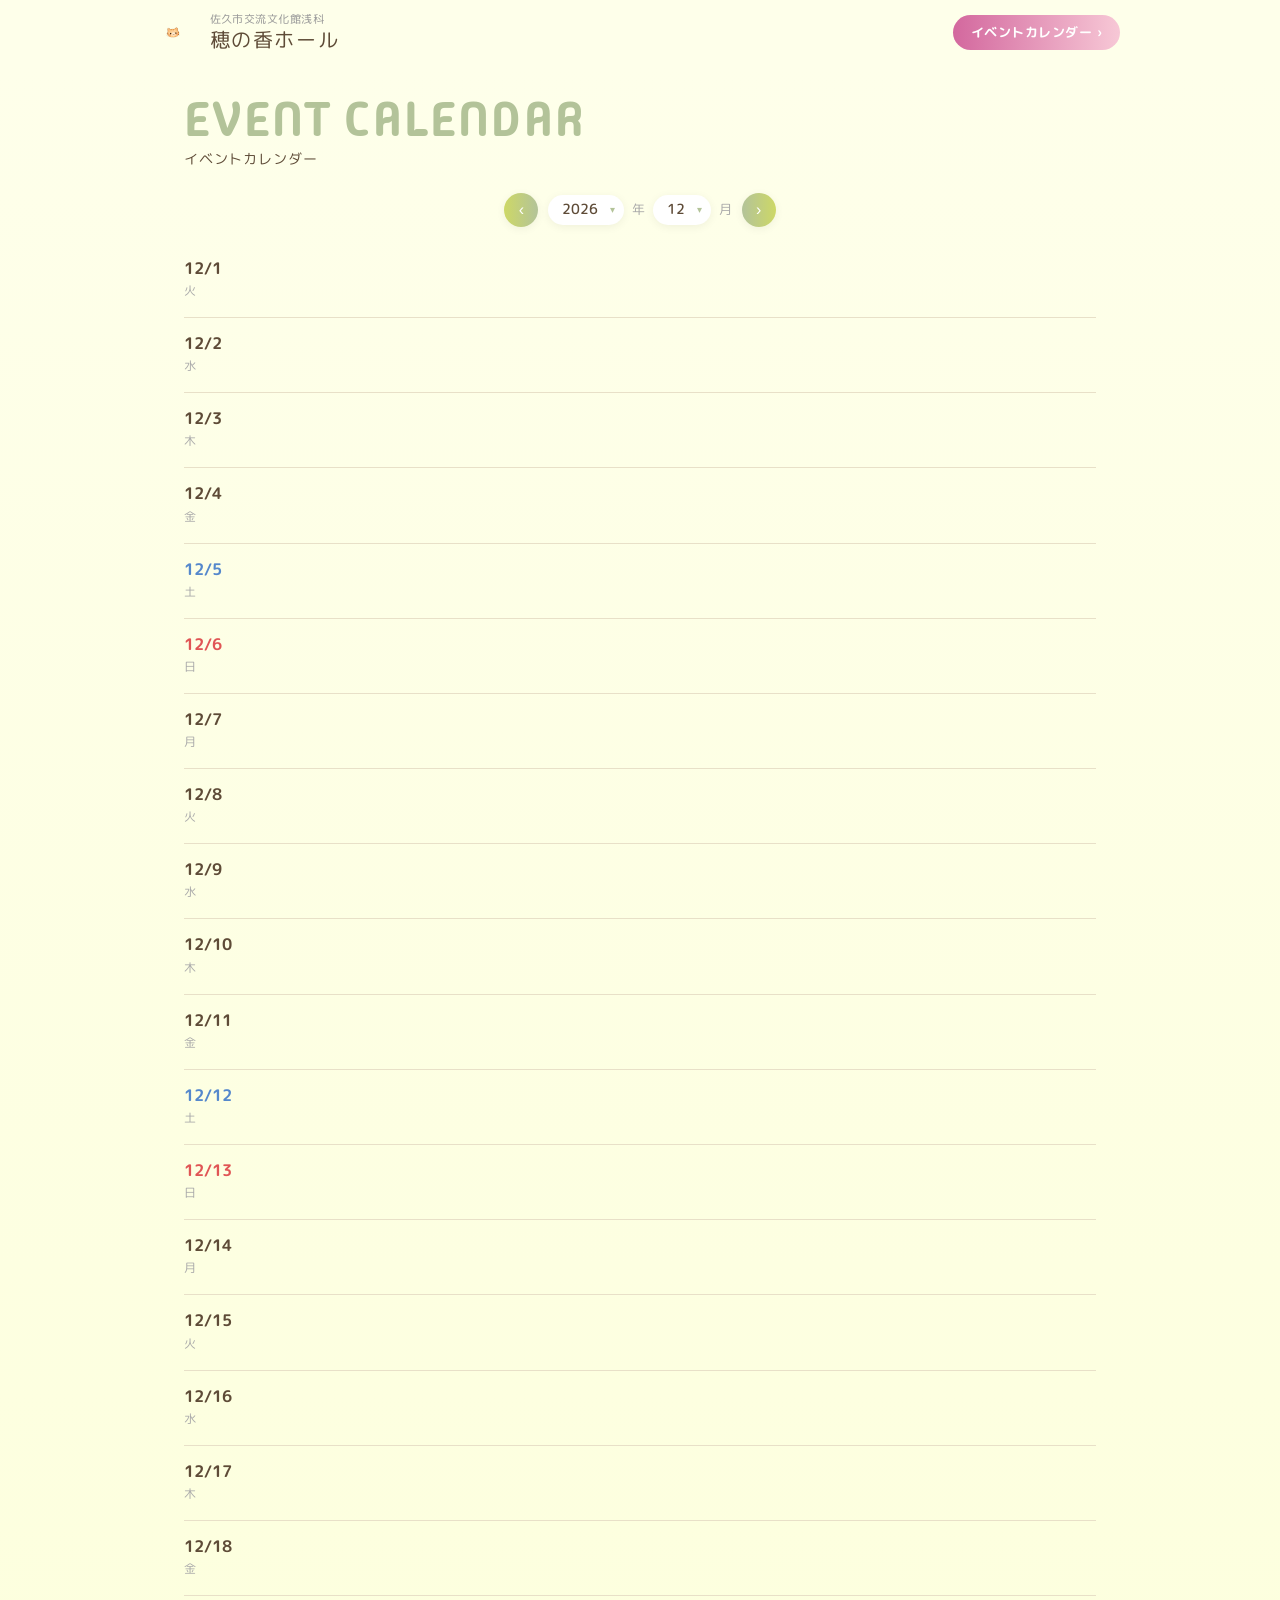
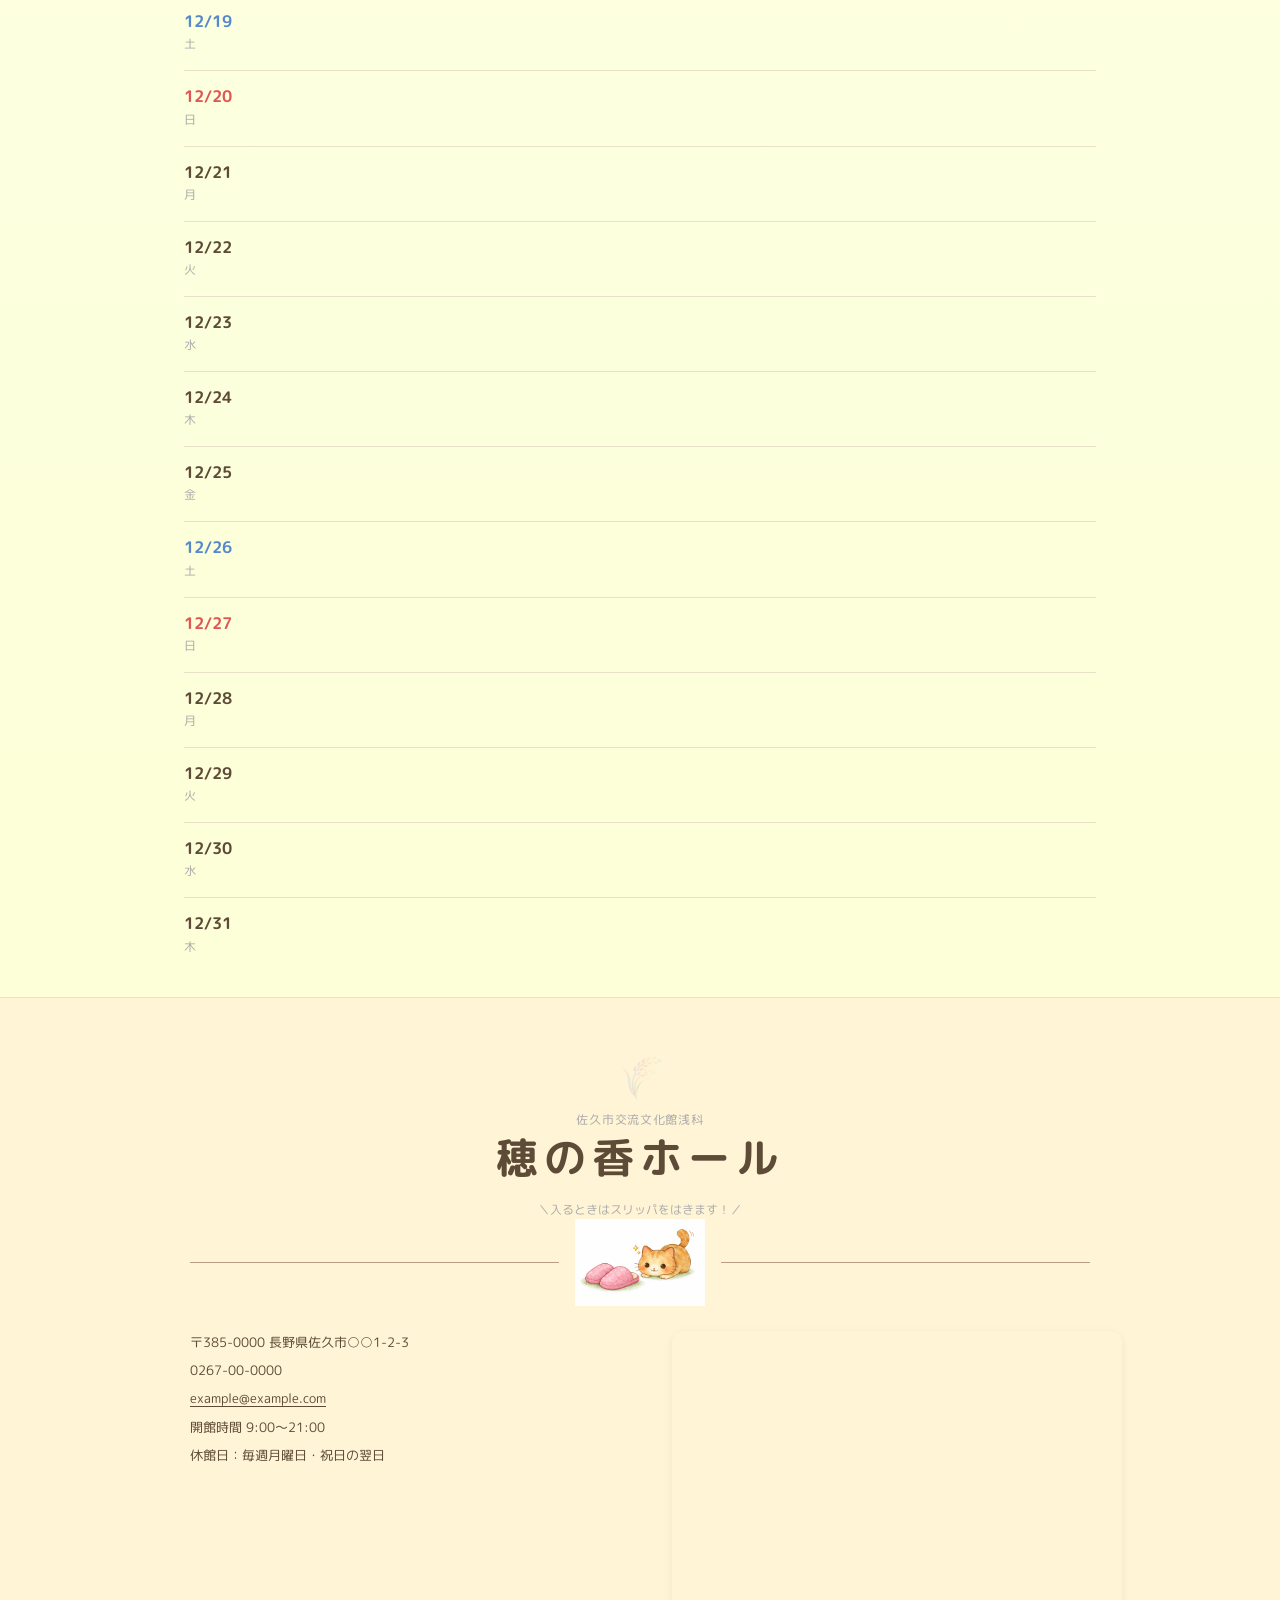
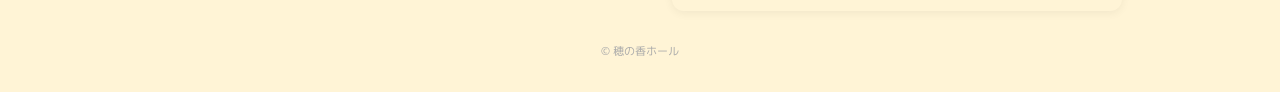
==== calendar.html @ 9188d450 "Update calendar.html" ====
<!DOCTYPE html>
<html lang="ja">
<head>
  <meta charset="UTF-8">
  <meta name="viewport" content="width=device-width, initial-scale=1.0">
  <title>イベントカレンダー｜穂の香ホール</title>
  <link rel="preconnect" href="https://fonts.googleapis.com">
  <link rel="preconnect" href="https://fonts.gstatic.com" crossorigin>
  <link href="https://fonts.googleapis.com/css2?family=M+PLUS+Rounded+1c:wght@300;400;500;700&family=Madimi+One&display=swap" rel="stylesheet">
  <style>
    :root {
      --bg: #FFF4D6;
      --bg-alt: #F6E27A;
      --bg-header: #FEFFEA;
      --bg-accent: #CDD866;
      --surface: #ffffff;
      --primary: #5E4B37;
      --text: #5E4B37;
      --muted: #aaa;
      --border: #e8e0c8;
      --sun: #e05555;
      --sat: #5588cc;
      --shadow-sm: 0 2px 10px rgba(0,0,0,0.06);
      --shadow-md: 0 8px 32px rgba(0,0,0,0.10);
      --shadow-lg: 0 20px 60px rgba(0,0,0,0.18);
      --radius: 16px;
      --cat0: #e8836e;
      --cat1: #82b84a;
      --cat2: #6aabe0;
      --cat3: #c98ad0;
    }

    *, *::before, *::after { box-sizing: border-box; margin: 0; padding: 0; }

    body {
      font-family: 'M PLUS Rounded 1c', sans-serif;
      background: #FEFFEA;
      color: var(--text);
      min-height: 100vh;
      padding-top: 64px;
    }
    .page-main {
      background: linear-gradient(to bottom, #FEFFEA, #FCFFD7);
    }

    /* ===== HEADER ===== */
    header {
      background: transparent;
      backdrop-filter: none;
      -webkit-backdrop-filter: none;
      padding: 0.75rem 1.2rem;
      position: fixed;
      top: 0;
      left: 0;
      right: 0;
      z-index: 100;
      border-bottom: 1px solid transparent;
      transition: background 0.35s ease, backdrop-filter 0.35s ease, border-color 0.35s ease, box-shadow 0.35s ease;
    }
    header.scrolled {
      background: rgba(255, 254, 234, 0.55);
      backdrop-filter: blur(14px) saturate(160%);
      -webkit-backdrop-filter: blur(14px) saturate(160%);
      border-bottom: 1px solid rgba(255, 255, 255, 0.4);
      box-shadow: 0 2px 20px rgba(94, 75, 55, 0.1);
    }
    .header-inner {
      position: relative;
      display: flex;
      align-items: center;
      justify-content: space-between;
      max-width: 960px;
      margin: 0 auto;
      gap: 1rem;
    }
    .header-brand {
      display: flex;
      align-items: center;
      gap: 0.6rem;
      text-decoration: none;
    }
    .header-cat-icon {
      width: 40px;
      height: 40px;
      object-fit: contain;
      flex-shrink: 0;
    }
    .header-texts {
      display: flex;
      flex-direction: column;
    }
    .header-sub {
      font-size: 0.68rem;
      color: #999;
      letter-spacing: 0.04em;
      line-height: 1.2;
    }
    .header-name {
      font-family: 'M PLUS Rounded 1c', sans-serif;
      font-size: clamp(1rem, 3vw, 1.25rem);
      color: #5E4B37;
      letter-spacing: 0.08em;
      line-height: 1.3;
    }
    .header-btn {
      display: inline-flex;
      align-items: center;
      gap: 0.3rem;
      background: linear-gradient(to right, #D3689E, #F7C8D6);
      color: #fff;
      font-size: 0.8rem;
      font-weight: 700;
      padding: 0.5rem 1.1rem;
      border-radius: 999px;
      text-decoration: none;
      letter-spacing: 0.04em;
      white-space: nowrap;
      transition: background 0.2s, transform 0.15s;
      flex-shrink: 0;
    }
    .header-btn:hover { filter: brightness(0.92); transform: translateY(-1px); }

    /* ===== PAGE TITLE ===== */
    .page-title-section {
      padding: 2rem 1.5rem 0;
      max-width: 960px;
      margin: 0 auto;
    }
    .page-title-en {
      font-family: 'Madimi One', sans-serif;
      font-size: clamp(2rem, 8vw, 3rem);
      color: #B3C399;
      letter-spacing: 0.05em;
      line-height: 1;
    }
    .page-title-ja {
      font-size: 0.85rem;
      color: var(--text);
      margin-top: 0.3rem;
      letter-spacing: 0.06em;
    }

    /* ===== MONTH NAV ===== */
    .month-nav {
      display: flex;
      align-items: center;
      justify-content: center;
      gap: 0.6rem;
      padding: 1.5rem 1.5rem 1rem;
      max-width: 960px;
      margin: 0 auto;
    }
    .nav-btn {
      border: none;
      color: #fff;
      width: 34px;
      height: 34px;
      border-radius: 50%;
      font-size: 1rem;
      cursor: pointer;
      display: flex;
      align-items: center;
      justify-content: center;
      box-shadow: var(--shadow-sm);
      transition: filter 0.2s, transform 0.15s;
      flex-shrink: 0;
    }
    #prevBtn { background: linear-gradient(to right, #CDD866, #B3C399); }
    #nextBtn { background: linear-gradient(to right, #B3C399, #CDD866); }
    .nav-btn:hover { filter: brightness(0.92); transform: scale(1.08); }
    .nav-selects {
      display: flex;
      align-items: center;
      gap: 0.5rem;
    }
    .nav-select-wrap {
      position: relative;
      display: inline-flex;
      align-items: center;
      background: var(--surface);
      border-radius: 999px;
      padding: 0.3rem 1.6rem 0.3rem 0.9rem;
      box-shadow: var(--shadow-sm);
      cursor: pointer;
    }
    .nav-select-wrap select {
      position: absolute;
      inset: 0;
      width: 100%;
      height: 100%;
      opacity: 0.001;
      border: none;
      background: transparent;
      cursor: pointer;
      outline: none;
    }
    .nav-select-label {
      font-family: 'M PLUS Rounded 1c', sans-serif;
      font-size: 0.9rem;
      font-weight: 500;
      color: var(--text);
      pointer-events: none;
      white-space: nowrap;
    }
    .nav-select-wrap::after {
      content: '▾';
      position: absolute;
      right: 0.55rem;
      font-size: 0.65rem;
      color: #B3C399;
      pointer-events: none;
    }
    .nav-sep {
      font-size: 0.8rem;
      color: var(--muted);
    }

    /* ===== DATE LIST ===== */
    .calendar-list {
      max-width: 960px;
      margin: 0 auto;
      padding: 0 1.5rem 1.5rem;
      display: flex;
      flex-direction: column;
      gap: 0;
    }
    .date-row {
      display: flex;
      align-items: flex-start;
      gap: 1rem;
      padding: 1rem 0;
      border-bottom: 1px solid var(--border);
    }
    .date-row:last-child { border-bottom: none; }
    .date-label {
      flex-shrink: 0;
      width: 64px;
      text-align: left;
    }
    .date-label .date-num {
      font-size: 1rem;
      font-weight: 700;
      line-height: 1.2;
      display: block;
    }
    .date-label .date-dow {
      font-size: 0.72rem;
      color: var(--muted);
    }
    .date-label.is-sun .date-num { color: var(--sun); }
    .date-label.is-sat .date-num { color: var(--sat); }
    .date-events {
      flex: 1;
      display: flex;
      flex-direction: column;
      gap: 0.8rem;
    }
    .event-item {
      display: flex;
      flex-direction: column;
      gap: 0.2rem;
      cursor: pointer;
    }
    .event-badge {
      display: inline-block;
      font-size: 0.68rem;
      font-weight: 700;
      padding: 2px 10px;
      border-radius: 999px;
      color: #fff;
      align-self: flex-start;
    }
    .event-badge,
    .modal-cat-badge {
      background: linear-gradient(to bottom, #B3C399, #CDD866) !important;
    }
    .event-name {
      font-size: 1rem;
      font-weight: 700;
      color: var(--text);
      line-height: 1.4;
    }
    .event-meta {
      display: flex;
      gap: 1rem;
      font-size: 0.75rem;
      color: var(--muted);
      flex-wrap: wrap;
    }
    .event-meta span {
      display: flex;
      align-items: center;
      gap: 0.25rem;
    }
    .event-item:hover .event-name { color: #D3689E; }

    /* ===== TOP BUTTON ===== */
    .top-btn {
      position: fixed;
      bottom: 1.5rem;
      right: 1.5rem;
      background: var(--surface);
      border: none;
      border-radius: 12px;
      width: 52px;
      height: 52px;
      display: flex;
      flex-direction: column;
      align-items: center;
      justify-content: center;
      font-size: 0.6rem;
      font-weight: 700;
      color: var(--text);
      box-shadow: var(--shadow-md);
      cursor: pointer;
      opacity: 0;
      pointer-events: none;
      transition: opacity 0.3s, transform 0.2s;
      line-height: 1.2;
      letter-spacing: 0.04em;
    }
    .top-btn.visible { opacity: 1; pointer-events: all; }
    .top-btn:hover { transform: translateY(-2px); }
    .top-btn-arrow { font-size: 0.85rem; line-height: 1; }

    /* ===== MODAL ===== */
    .modal-overlay {
      position: fixed;
      inset: 0;
      background: rgba(94, 75, 55, 0.4);
      backdrop-filter: blur(3px);
      display: flex;
      align-items: center;
      justify-content: center;
      z-index: 200;
      padding: 1rem;
      opacity: 0;
      pointer-events: none;
      transition: opacity 0.25s;
    }
    .modal-overlay.open { opacity: 1; pointer-events: all; }
    .modal {
      background: linear-gradient(to bottom, #FCFFD9, #FEFFEA);
      border-radius: var(--radius);
      max-width: 520px;
      width: 100%;
      max-height: 90vh;
      overflow-y: auto;
      box-shadow: var(--shadow-lg);
      transform: translateY(24px) scale(0.98);
      transition: transform 0.3s cubic-bezier(0.34,1.4,0.64,1);
      scrollbar-width: thin;
    }
    .modal-overlay.open .modal { transform: translateY(0) scale(1); }
    .modal-header {
      position: sticky;
      top: 0;
      display: flex;
      justify-content: flex-end;
      padding: 0.75rem 0.75rem 0;
      z-index: 10;
    }
    .modal-close {
      background: rgba(255,255,255,0.95);
      border: none;
      width: 34px; height: 34px;
      border-radius: 50%;
      cursor: pointer;
      font-size: 1rem;
      display: flex; align-items: center; justify-content: center;
      box-shadow: 0 2px 10px rgba(0,0,0,0.15);
      transition: background 0.15s;
    }
    .modal-close:hover { background: #f0f0f0; }
    .modal-flyer-wrap {
      margin: 0 1.2rem;
      border-radius: 10px;
      overflow: hidden;
      background: #f0efe9;
      max-height: 320px;
      display: flex;
      align-items: center;
      justify-content: center;
    }
    .modal-flyer {
      width: 100%;
      max-height: 320px;
      object-fit: contain;
      display: block;
    }
    .modal-flyer-placeholder {
      height: 180px;
      display: flex;
      flex-direction: column;
      align-items: center;
      justify-content: center;
      gap: 0.5rem;
      color: var(--muted);
      font-size: 0.85rem;
    }
    .modal-flyer-placeholder span { font-size: 2.5rem; }
    .modal-cat-badge {
      display: inline-block;
      font-size: 0.72rem;
      padding: 3px 10px;
      border-radius: 20px;
      color: #fff;
      margin: 1.2rem 1.4rem 0.5rem;
    }
    .modal-title {
      font-family: 'M PLUS Rounded 1c', sans-serif;
      font-size: 1.35rem;
      font-weight: 700;
      color: var(--primary);
      line-height: 1.5;
      padding: 0 1.4rem;
      margin-bottom: 1rem;
    }
    .modal-info-list {
      display: flex;
      flex-direction: column;
      gap: 0.5rem;
      padding: 0 1.4rem;
    }
    .modal-info-row {
      display: flex;
      align-items: flex-start;
      gap: 0.8rem;
      font-size: 0.88rem;
    }
    .modal-label { color: var(--muted); font-size: 0.78rem; min-width: 54px; padding-top: 1px; }
    .modal-value { line-height: 1.6; }
    .modal-divider { height: 1px; background: var(--border); margin: 1rem 1.4rem; }
    .modal-desc { padding: 0 1.4rem; font-size: 0.88rem; line-height: 1.9; color: #444; white-space: pre-wrap; }
    .modal-actions { padding: 1.4rem; display: flex; gap: 0.8rem; flex-wrap: wrap; }
    .btn-primary {
      display: inline-flex;
      align-items: center;
      gap: 0.4rem;
      padding: 0.72rem 1.6rem;
      background: linear-gradient(to right, #D3689E, #F7C8D6);
      color: #fff;
      border-radius: 8px;
      text-decoration: none;
      font-size: 0.88rem;
      font-weight: 700;
      letter-spacing: 0.03em;
      transition: filter 0.2s, transform 0.15s;
    }
    .btn-primary:hover { filter: brightness(0.92); transform: translateY(-1px); }

    /* ===== FOOTER ===== */
    .site-footer {
      background: var(--bg);
      padding: 3rem 1.5rem 2rem;
      margin-top: 0;
      border-top: 1px solid rgba(205, 216, 102, 0.4);
    }
    .footer-inner { max-width: 900px; margin: 0 auto; }
    .footer-brand { text-align: center; margin-bottom: 1.6rem; }
    .footer-plant { width: 48px; height: auto; opacity: 0.85; margin-bottom: 0.5rem; }
    .footer-sub { font-size: 0.75rem; color: var(--muted); letter-spacing: 0.06em; margin-bottom: 0.3rem; }
    .footer-name {
      font-family: 'M PLUS Rounded 1c', sans-serif;
      font-size: clamp(1.8rem, 6vw, 2.6rem);
      font-weight: 700;
      color: #5E4B37;
      letter-spacing: 0.15em;
      line-height: 1.2;
      margin-bottom: 0.5rem;
    }
    .footer-top { display: flex; flex-direction: column; align-items: center; margin-bottom: 1.6rem; }
    .footer-brand { text-align: center; margin-bottom: 0.6rem; display: flex; flex-direction: column; align-items: center; }
    .footer-bottom { display: flex; flex-direction: column; gap: 1.2rem; width: 100%; }
    .footer-slippers-note { font-size: 0.78rem; color: var(--muted); }
    .footer-cat-wrap { display: flex; align-items: center; gap: 1rem; width: 100%; }
    .footer-cat-line { flex: 1; height: 1px; background: #BA9E81; }
    .footer-cat-img { width: clamp(80px, 22vw, 130px); object-fit: contain; flex-shrink: 0; }
    .footer-info {
      display: flex;
      flex-direction: column;
      align-items: center;
      gap: 0.35rem;
      font-size: 0.83rem;
      color: #5E4B37;
      line-height: 1.7;
      text-align: center;
    }
    .footer-info a { color: #5E4B37; text-decoration: underline; text-underline-offset: 3px; }
    .footer-address { font-size: 0.83rem; color: #5E4B37; }
    .footer-map { width: 100%; border-radius: 12px; overflow: hidden; box-shadow: var(--shadow-sm); }
    .footer-map iframe { display: block; width: 100%; height: 220px; border: none; }
    .footer-copy { text-align: center; margin-top: 2rem; font-size: 0.7rem; color: var(--muted); }

    @media (min-width: 768px) {
      .footer-brand { text-align: left; }
      .footer-body { flex-direction: row; align-items: flex-start; gap: 2.5rem; }
      .footer-bottom { flex-direction: row; align-items: flex-start; gap: 2rem; }
      .footer-info { flex: 0 0 50%; align-items: flex-start; text-align: left; }
      .footer-map { flex: 0 0 50%; }
      .footer-map iframe { height: 280px; }
    }
  </style>
</head>
<body>

<header id="siteHeader">
  <div class="header-inner">
    <a class="header-brand" href="index.html">
      <img class="header-cat-icon" src="images/header-cat.png" alt="">
      <div class="header-texts">
        <span class="header-sub">佐久市交流文化館浅科</span>
        <span class="header-name">穂の香ホール</span>
      </div>
    </a>
    <a class="header-btn" href="calendar.html">イベントカレンダー &rsaquo;</a>
  </div>
</header>

<div class="page-main">
<div class="page-title-section">
  <p class="page-title-en">EVENT CALENDAR</p>
  <p class="page-title-ja">イベントカレンダー</p>
</div>

<div class="month-nav">
  <button class="nav-btn" id="prevBtn">&#8249;</button>
  <div class="nav-selects">
    <div class="nav-select-wrap">
      <select id="yearSelect"></select>
      <span class="nav-select-label" id="yearLabel"></span>
    </div>
    <span class="nav-sep">年</span>
    <div class="nav-select-wrap">
      <select id="monthSelect"></select>
      <span class="nav-select-label" id="monthLabel"></span>
    </div>
    <span class="nav-sep">月</span>
  </div>
  <button class="nav-btn" id="nextBtn">&#8250;</button>
</div>

<div class="calendar-list" id="calendarList"></div>
</div><!-- /page-main -->

<!-- TOPボタン -->
<button class="top-btn" id="topBtn">
  <span class="top-btn-arrow">^</span>
  <span>TOP</span>
</button>

<!-- モーダル -->
<div class="modal-overlay" id="modalOverlay">
  <div class="modal" id="modal" role="dialog" aria-modal="true">
    <div class="modal-header">
      <button class="modal-close" id="modalClose" aria-label="閉じる">✕</button>
    </div>
    <div id="modalContent"></div>
  </div>
</div>

<!-- フッター -->
<footer class="site-footer">
  <div class="footer-inner">
    <!-- 上段：1カラム -->
    <div class="footer-top">
      <div class="footer-brand">
        <img class="footer-plant" src="images/honoka-icon.png" alt="">
        <p class="footer-sub">佐久市交流文化館浅科</p>
        <p class="footer-name">穂の香ホール</p>
      </div>
      <p class="footer-slippers-note">＼入るときはスリッパをはきます！／</p>
      <div class="footer-cat-wrap">
        <div class="footer-cat-line"></div>
        <img class="footer-cat-img" src="images/かわいいタビー猫とピンクのスリッパ.png" alt="">
        <div class="footer-cat-line"></div>
      </div>
    </div>
    <!-- 下段：2カラム -->
    <div class="footer-bottom">
      <div class="footer-info">
        <span>〒385-0000 長野県佐久市○○1-2-3</span>
        <span>0267-00-0000</span>
        <span><a href="mailto:example@example.com">example@example.com</a></span>
        <span>開館時間 9:00〜21:00</span>
        <span>休館日：毎週月曜日・祝日の翌日</span>
      </div>
      <div class="footer-map">
        <iframe
          src="https://www.google.com/maps/embed?pb=!1m18!1m12!1m3!1d3228.0!2d138.5!3d36.2!2m3!1f0!2f0!3f0!3m2!1i1024!2i768!4f13.1!3m3!1m2!1s0x0%3A0x0!2zMzbCsDEyJzAwLjAiTiAxMzjCsDMwJzAwLjAiRQ!5e0!3m2!1sja!2sjp!4v0"
          allowfullscreen loading="lazy" referrerpolicy="no-referrer-when-downgrade"
          title="穂の香ホール 地図">
        </iframe>
      </div>
    </div>
    <p class="footer-copy">&copy; 穂の香ホール</p>
  </div>
</footer>

<script>
const CONFIG = {
  SHEET_CSV_URL: 'https://docs.google.com/spreadsheets/d/e/2PACX-1vQvnIwcKJEakt21FcLiSqXgz0mr44_w7t-kr_9HnfoYTUOzxFRn1emhZoOUFgqK5SQb9JIuWRGp2QpE/pub?gid=0&single=true&output=csv',
  HALL_NAME: '穂の香ホール',
  CATEGORIES: ['音楽', '演劇・ダンス', '講座・WS', '展示・その他'],
};
const COL = { NAME:0, START:1, END:2, TIME:3, PLACE:4, DESC:5, URL:8, CAT:9, IMG:10, PUB:11 };
const CAT_COLORS = ['var(--cat0)','var(--cat1)','var(--cat2)','var(--cat3)'];
const DAYS_JA = ['日','月','火','水','木','金','土'];

const DEMO_EVENTS = [
  { name:'春のオーケストラコンサート', start:'2025/03/08', end:'2025/03/08', time:'14:00〜16:00', place:'大ホール', desc:'地元オーケストラによる春の定期演奏会。', imgId:'', url:'#', cat:0 },
  { name:'市民バレエ発表会', start:'2025/03/15', end:'2025/03/16', time:'13:00〜17:00', place:'大ホール', desc:'市内バレエスクールの生徒による発表会。', imgId:'', url:'#', cat:1 },
  { name:'写真展「信州の四季」', start:'2025/03/10', end:'2025/03/20', time:'10:00〜17:00', place:'ギャラリー', desc:'地元カメラマン6名による写真展。', imgId:'', url:'', cat:3 },
  { name:'初心者向け陶芸教室', start:'2025/03/22', end:'2025/03/22', time:'10:00〜12:00', place:'工作室', desc:'粘土を使った手びねり体験。', imgId:'', url:'#', cat:2 },
  { name:'落語と漫才ナイト', start:'2025/03/29', end:'2025/03/29', time:'18:30〜20:30', place:'小ホール', desc:'地域の笑いの夜！', imgId:'', url:'#', cat:3 },
];

let events = [];
const now = new Date();
let currentYear  = now.getFullYear();
let currentMonth = now.getMonth();

// ---- セレクタ初期化 ----
const yearSelect  = document.getElementById('yearSelect');
const monthSelect = document.getElementById('monthSelect');
for (let y = currentYear - 1; y <= currentYear + 2; y++) {
  const opt = document.createElement('option');
  opt.value = y; opt.textContent = y;
  if (y === currentYear) opt.selected = true;
  yearSelect.appendChild(opt);
}
for (let m = 1; m <= 12; m++) {
  const opt = document.createElement('option');
  opt.value = m - 1; opt.textContent = m;
  if (m - 1 === currentMonth) opt.selected = true;
  monthSelect.appendChild(opt);
}
function syncLabels() {
  document.getElementById('yearLabel').textContent = currentYear;
  document.getElementById('monthLabel').textContent = currentMonth + 1;
}
syncLabels();

yearSelect.addEventListener('change', () => {
  currentYear = parseInt(yearSelect.value);
  syncLabels();
  renderList();
});
monthSelect.addEventListener('change', () => {
  currentMonth = parseInt(monthSelect.value);
  syncLabels();
  renderList();
});

// ---- データ取得 ----
if (CONFIG.SHEET_CSV_URL) {
  loadFromSheet();
} else {
  events = DEMO_EVENTS;
  renderList();
}

async function loadFromSheet() {
  try {
    const res = await fetch(CONFIG.SHEET_CSV_URL);
    if (!res.ok) throw new Error();
    events = parseCSV(await res.text());
    renderList();
  } catch {
    events = DEMO_EVENTS;
    renderList();
  }
}

function parseCSV(text) {
  const result = [];
  const lines = text.split(/\r?\n/);
  for (let i = 1; i < lines.length; i++) {
    const cols = parseCSVLine(lines[i]);
    if (!cols[COL.NAME]) continue;
    if ((cols[COL.PUB] || '').toUpperCase() !== 'TRUE') continue;
    result.push({
      name:  cols[COL.NAME]  || '',
      start: cols[COL.START] || '',
      end:   cols[COL.END]   || cols[COL.START] || '',
      time:  cols[COL.TIME]  || '',
      place: cols[COL.PLACE] || '',
      desc:  cols[COL.DESC]  || '',
      imgId: cols[COL.IMG]   || '',
      url:   cols[COL.URL]   || '',
      cat:   Math.min(3, Math.max(0, parseInt(cols[COL.CAT] || '0') || 0)),
    });
  }
  return result;
}

function parseCSVLine(line) {
  const cols = []; let cur = '', inQ = false;
  for (let i = 0; i < line.length; i++) {
    if (line[i] === '"') { inQ = !inQ; continue; }
    if (line[i] === ',' && !inQ) { cols.push(cur.trim()); cur = ''; continue; }
    cur += line[i];
  }
  cols.push(cur.trim());
  return cols;
}

function toDate(str) {
  if (!str) return null;
  return new Date(str.replace(/\//g, '-') + 'T00:00:00');
}

function getEventsForDay(y, m, d) {
  const target = new Date(y, m, d);
  return events.filter(ev => {
    const s = toDate(ev.start);
    const e = toDate(ev.end) || s;
    return s && target >= s && target <= e;
  });
}

// ---- リスト描画 ----
function renderList() {
  // セレクタ同期
  yearSelect.value  = currentYear;
  monthSelect.value = currentMonth;
  syncLabels();

  const lastDate = new Date(currentYear, currentMonth + 1, 0).getDate();
  const list = document.getElementById('calendarList');
  list.innerHTML = '';

  for (let d = 1; d <= lastDate; d++) {
    const dow = new Date(currentYear, currentMonth, d).getDay();
    const dayEvs = getEventsForDay(currentYear, currentMonth, d);

    const row = document.createElement('div');
    row.className = 'date-row';

    const dowClass = dow === 0 ? 'is-sun' : dow === 6 ? 'is-sat' : '';
    row.innerHTML = `
      <div class="date-label ${dowClass}">
        <span class="date-num">${currentMonth + 1}/${d}</span>
        <span class="date-dow">${DAYS_JA[dow]}</span>
      </div>
      <div class="date-events" id="evs-${d}"></div>
    `;
    list.appendChild(row);

    const evsContainer = row.querySelector(`#evs-${d}`);
    dayEvs.forEach(ev => {
      const idx = events.indexOf(ev);
      const item = document.createElement('div');
      item.className = 'event-item';
      item.innerHTML = `
        <span class="event-badge cat-${ev.cat}">${CONFIG.CATEGORIES[ev.cat]}</span>
        <span class="event-name">${ev.name}</span>
        <div class="event-meta">
          ${ev.time  ? `<span>🕐 ${ev.time}</span>` : ''}
          ${ev.place ? `<span>📍 ${ev.place}</span>` : ''}
        </div>
      `;
      item.addEventListener('click', () => openModal(idx));
      evsContainer.appendChild(item);
    });
  }
}

// ---- モーダル ----
function handleFlyerError(el) {
  el.parentElement.innerHTML = '<div class="modal-flyer-placeholder"><span>🎪</span><p>チラシ画像を準備中</p></div>';
}

function openModal(idx) {
  const ev = events[idx];
  const fileId = ev.imgId.trim();
  const imgUrl = fileId ? `https://drive.usercontent.google.com/download?id=${fileId}&export=view&authuser=0` : null;
  console.log('imgId:', JSON.stringify(ev.imgId), '/ fileId:', JSON.stringify(fileId), '/ imgUrl:', imgUrl);
  const dateStr = (ev.end && ev.end !== ev.start) ? `${ev.start}　〜　${ev.end}` : ev.start;
  const catName  = CONFIG.CATEGORIES[ev.cat] || '';
  const catColor = CAT_COLORS[ev.cat] || CAT_COLORS[0];

  document.getElementById('modalContent').innerHTML = `
    <div class="modal-flyer-wrap">
      ${imgUrl
        ? `<img class="modal-flyer" src="${imgUrl}" alt="${ev.name}のチラシ" onerror="handleFlyerError(this)">`
        : `<div class="modal-flyer-placeholder"><span>🎪</span><p>チラシなし</p></div>`}
    </div>
    <div class="modal-cat-badge" style="background:${catColor}">${catName}</div>
    <h2 class="modal-title">${ev.name}</h2>
    <div class="modal-info-list">
      ${dateStr ? `<div class="modal-info-row"><span class="modal-label">📅 日程</span><span class="modal-value">${dateStr}</span></div>` : ''}
      ${ev.time  ? `<div class="modal-info-row"><span class="modal-label">🕐 時間</span><span class="modal-value">${ev.time}</span></div>` : ''}
      ${ev.place ? `<div class="modal-info-row"><span class="modal-label">📍 会場</span><span class="modal-value">${ev.place}</span></div>` : ''}
    </div>
    ${ev.desc ? `<div class="modal-divider"></div><p class="modal-desc">${ev.desc}</p>` : ''}
    ${ev.url && ev.url !== '#' ? `
      <div class="modal-actions">
        <a class="btn-primary" href="${ev.url}" target="_blank" rel="noopener">主催者HPはこちら &rsaquo;</a>
      </div>` : '<div style="height:1.4rem"></div>'}
  `;
  document.getElementById('modalOverlay').classList.add('open');
  document.getElementById('modal').scrollTop = 0;
}

function closeModal() {
  document.getElementById('modalOverlay').classList.remove('open');
}
document.getElementById('modalClose').addEventListener('click', closeModal);
document.getElementById('modalOverlay').addEventListener('click', e => {
  if (e.target.id === 'modalOverlay') closeModal();
});
document.addEventListener('keydown', e => { if (e.key === 'Escape') closeModal(); });

// ---- 月ナビ ----
document.getElementById('prevBtn').addEventListener('click', () => {
  currentMonth--;
  if (currentMonth < 0) { currentMonth = 11; currentYear--; }
  renderList();
});
document.getElementById('nextBtn').addEventListener('click', () => {
  currentMonth++;
  if (currentMonth > 11) { currentMonth = 0; currentYear++; }
  renderList();
});

// ---- ヘッダー glassmorphism ----
const headerEl = document.getElementById('siteHeader');
window.addEventListener('scroll', () => {
  headerEl.classList.toggle('scrolled', window.scrollY > 10);
}, { passive: true });

// ---- TOPボタン ----
const topBtn = document.getElementById('topBtn');
window.addEventListener('scroll', () => {
  topBtn.classList.toggle('visible', window.scrollY > 300);
}, { passive: true });
topBtn.addEventListener('click', () => window.scrollTo({ top: 0, behavior: 'smooth' }));
</script>
</body>
</html>
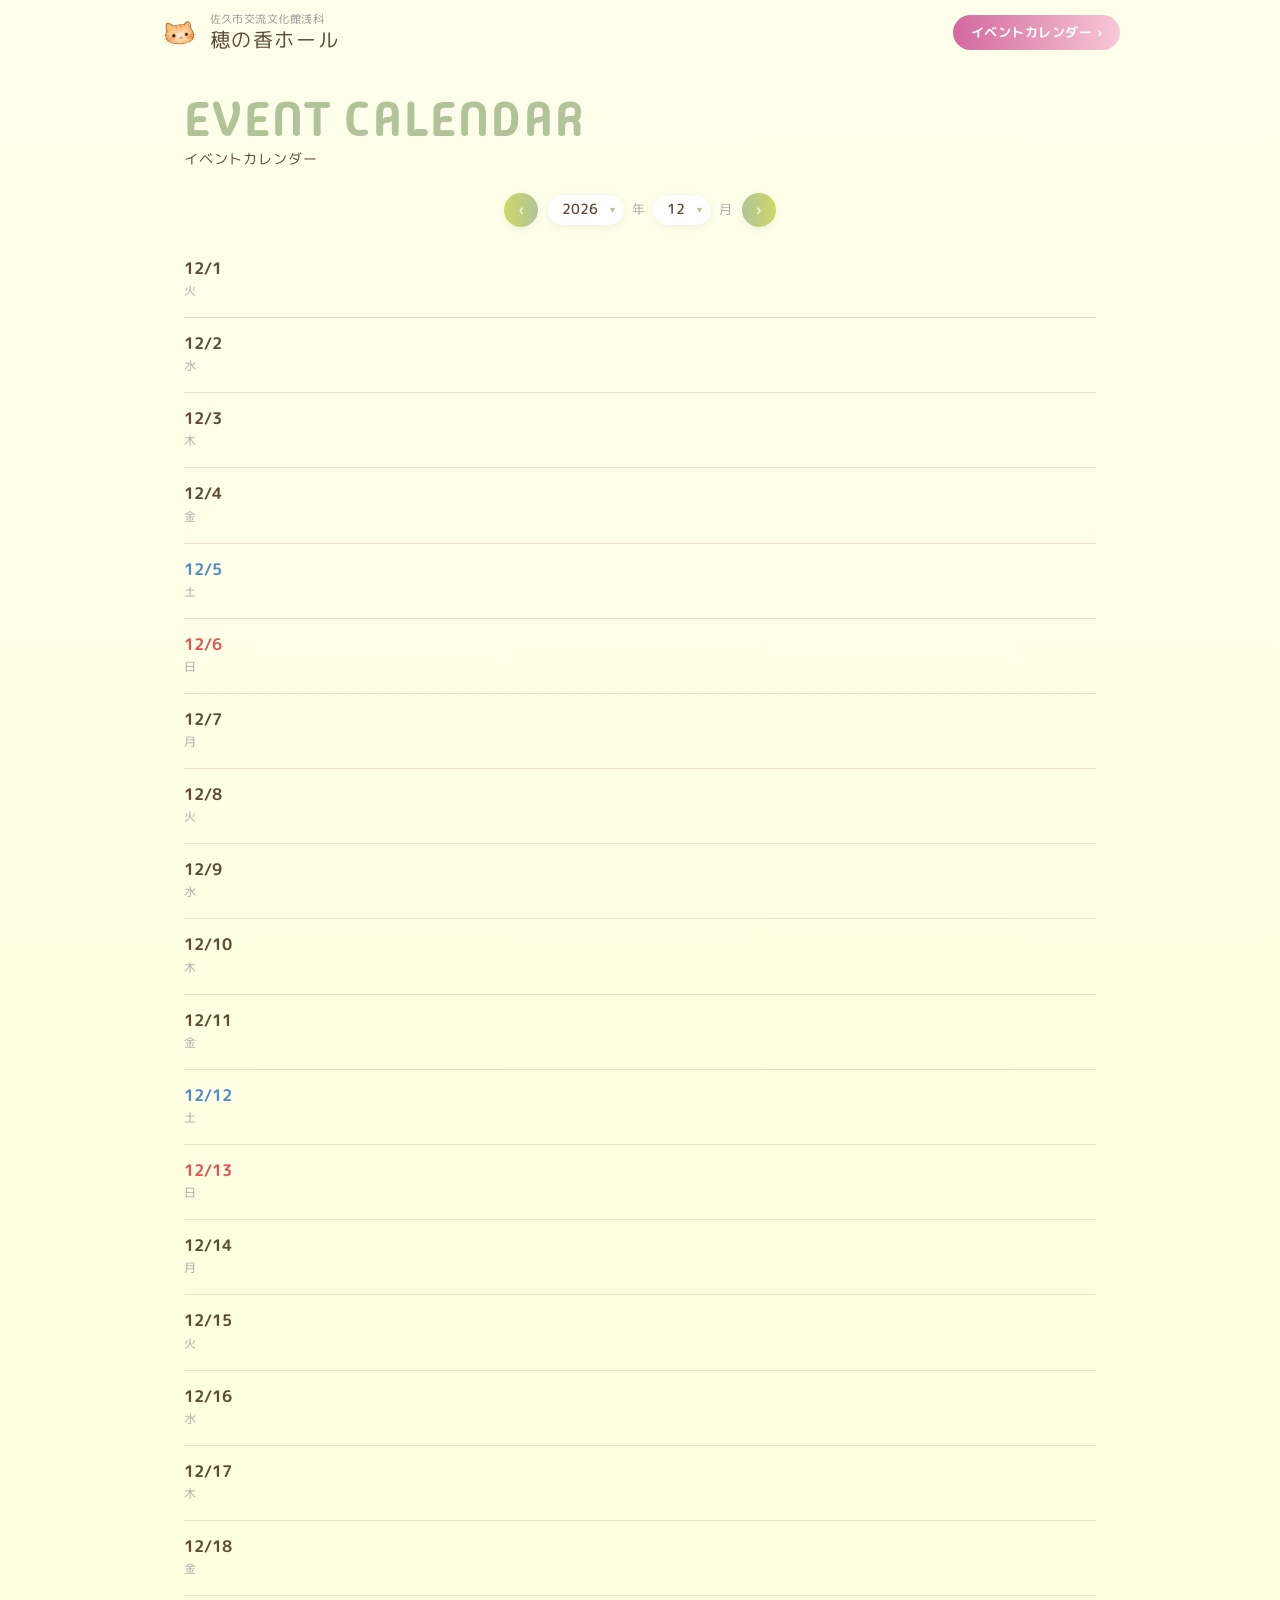
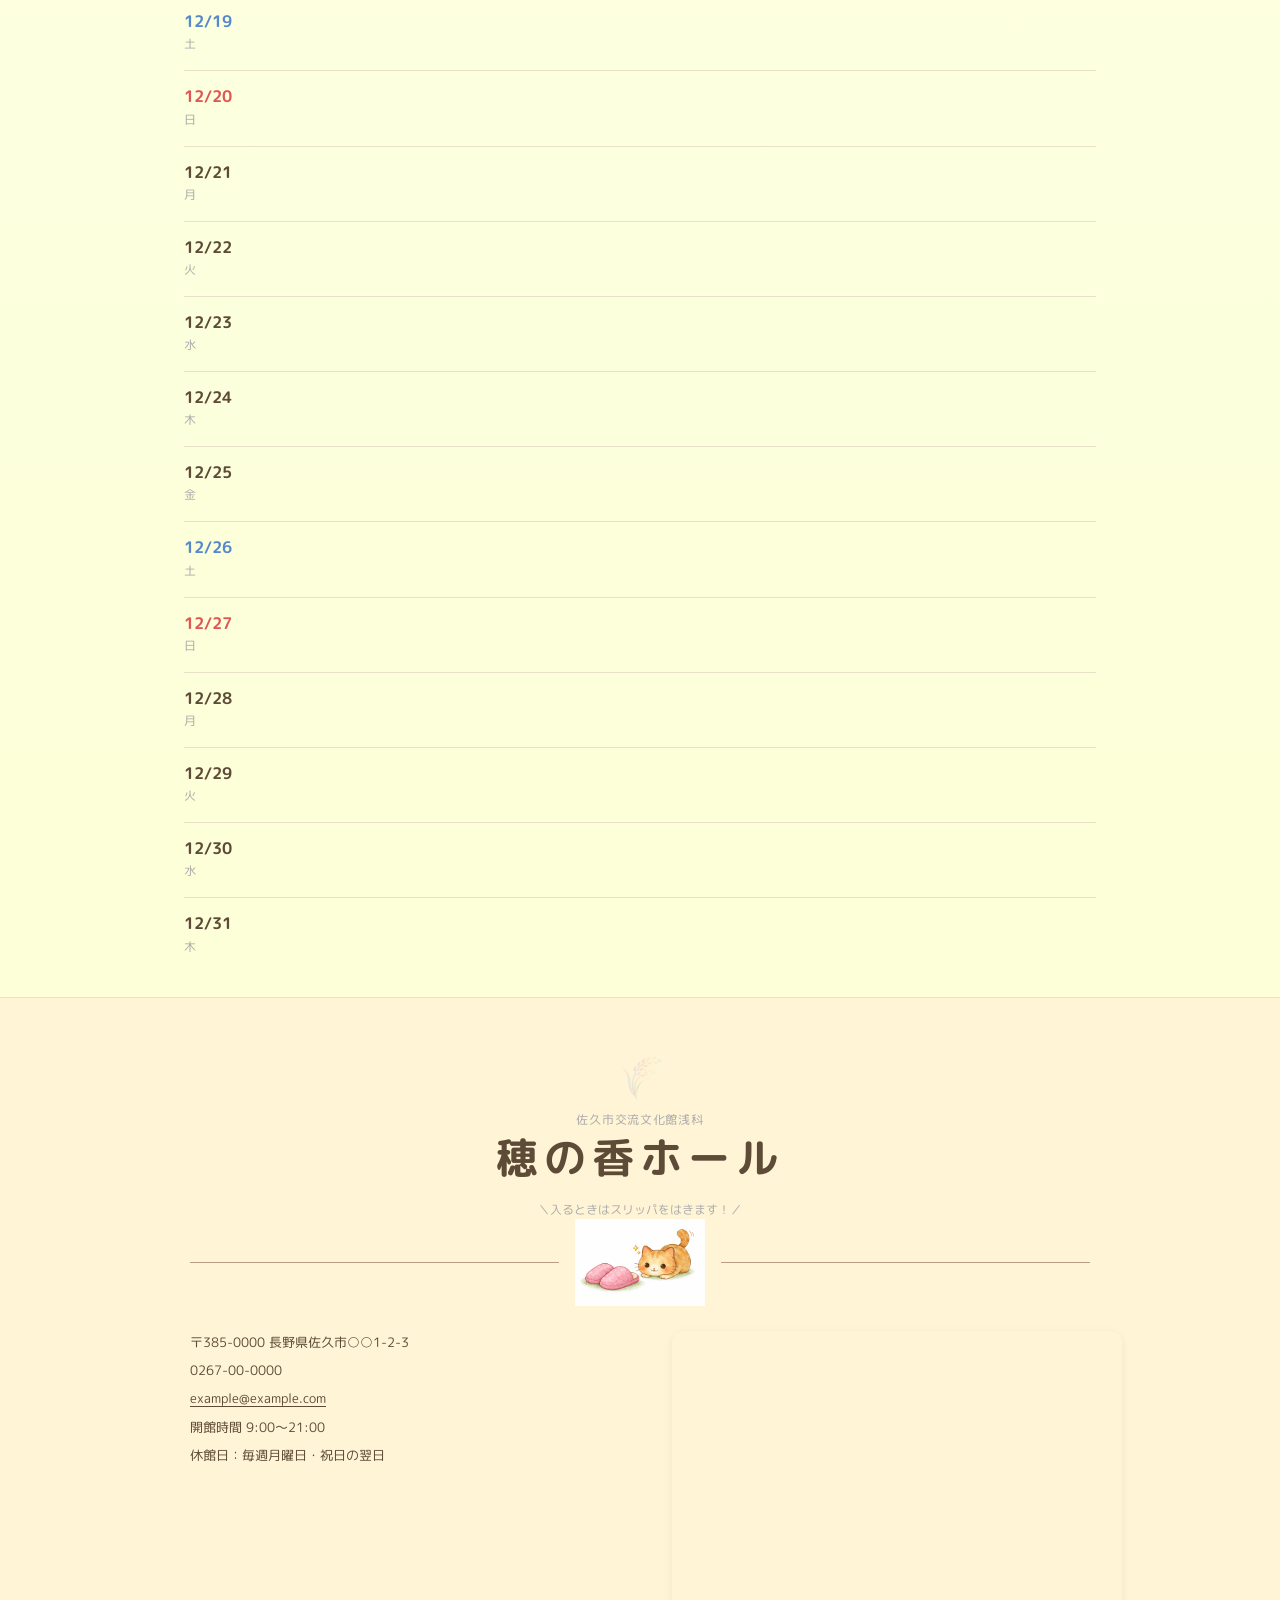
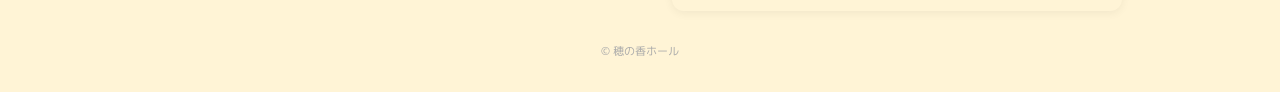
==== commit 0f7b524d: "Add files via upload" ====
--- a/calendar.html
+++ b/calendar.html
@@ -7,118 +7,10 @@
   <link rel="preconnect" href="https://fonts.googleapis.com">
   <link rel="preconnect" href="https://fonts.gstatic.com" crossorigin>
   <link href="https://fonts.googleapis.com/css2?family=M+PLUS+Rounded+1c:wght@300;400;500;700&family=Madimi+One&display=swap" rel="stylesheet">
+  <link rel="stylesheet" href="shared.css">
   <style>
-    :root {
-      --bg: #FFF4D6;
-      --bg-alt: #F6E27A;
-      --bg-header: #FEFFEA;
-      --bg-accent: #CDD866;
-      --surface: #ffffff;
-      --primary: #5E4B37;
-      --text: #5E4B37;
-      --muted: #aaa;
-      --border: #e8e0c8;
-      --sun: #e05555;
-      --sat: #5588cc;
-      --shadow-sm: 0 2px 10px rgba(0,0,0,0.06);
-      --shadow-md: 0 8px 32px rgba(0,0,0,0.10);
-      --shadow-lg: 0 20px 60px rgba(0,0,0,0.18);
-      --radius: 16px;
-      --cat0: #e8836e;
-      --cat1: #82b84a;
-      --cat2: #6aabe0;
-      --cat3: #c98ad0;
-    }
-
-    *, *::before, *::after { box-sizing: border-box; margin: 0; padding: 0; }
-
-    body {
-      font-family: 'M PLUS Rounded 1c', sans-serif;
-      background: #FEFFEA;
-      color: var(--text);
-      min-height: 100vh;
-      padding-top: 64px;
-    }
-    .page-main {
-      background: linear-gradient(to bottom, #FEFFEA, #FCFFD7);
-    }
-
-    /* ===== HEADER ===== */
-    header {
-      background: transparent;
-      backdrop-filter: none;
-      -webkit-backdrop-filter: none;
-      padding: 0.75rem 1.2rem;
-      position: fixed;
-      top: 0;
-      left: 0;
-      right: 0;
-      z-index: 100;
-      border-bottom: 1px solid transparent;
-      transition: background 0.35s ease, backdrop-filter 0.35s ease, border-color 0.35s ease, box-shadow 0.35s ease;
-    }
-    header.scrolled {
-      background: rgba(255, 254, 234, 0.55);
-      backdrop-filter: blur(14px) saturate(160%);
-      -webkit-backdrop-filter: blur(14px) saturate(160%);
-      border-bottom: 1px solid rgba(255, 255, 255, 0.4);
-      box-shadow: 0 2px 20px rgba(94, 75, 55, 0.1);
-    }
-    .header-inner {
-      position: relative;
-      display: flex;
-      align-items: center;
-      justify-content: space-between;
-      max-width: 960px;
-      margin: 0 auto;
-      gap: 1rem;
-    }
-    .header-brand {
-      display: flex;
-      align-items: center;
-      gap: 0.6rem;
-      text-decoration: none;
-    }
-    .header-cat-icon {
-      width: 40px;
-      height: 40px;
-      object-fit: contain;
-      flex-shrink: 0;
-    }
-    .header-texts {
-      display: flex;
-      flex-direction: column;
-    }
-    .header-sub {
-      font-size: 0.68rem;
-      color: #999;
-      letter-spacing: 0.04em;
-      line-height: 1.2;
-    }
-    .header-name {
-      font-family: 'M PLUS Rounded 1c', sans-serif;
-      font-size: clamp(1rem, 3vw, 1.25rem);
-      color: #5E4B37;
-      letter-spacing: 0.08em;
-      line-height: 1.3;
-    }
-    .header-btn {
-      display: inline-flex;
-      align-items: center;
-      gap: 0.3rem;
-      background: linear-gradient(to right, #D3689E, #F7C8D6);
-      color: #fff;
-      font-size: 0.8rem;
-      font-weight: 700;
-      padding: 0.5rem 1.1rem;
-      border-radius: 999px;
-      text-decoration: none;
-      letter-spacing: 0.04em;
-      white-space: nowrap;
-      transition: background 0.2s, transform 0.15s;
-      flex-shrink: 0;
-    }
-    .header-btn:hover { filter: brightness(0.92); transform: translateY(-1px); }
+    body { background: #FEFFEA; }
+    .page-main { background: linear-gradient(to bottom, #FEFFEA, #FCFFD7); }
 
     /* ===== PAGE TITLE ===== */
     .page-title-section {
@@ -269,9 +161,6 @@
       border-radius: 999px;
       color: #fff;
       align-self: flex-start;
-    }
-    .event-badge,
-    .modal-cat-badge {
       background: linear-gradient(to bottom, #B3C399, #CDD866) !important;
     }
     .event-name {
@@ -322,200 +211,11 @@
     .top-btn.visible { opacity: 1; pointer-events: all; }
     .top-btn:hover { transform: translateY(-2px); }
     .top-btn-arrow { font-size: 0.85rem; line-height: 1; }
-
-    /* ===== MODAL ===== */
-    .modal-overlay {
-      position: fixed;
-      inset: 0;
-      background: rgba(94, 75, 55, 0.4);
-      backdrop-filter: blur(3px);
-      display: flex;
-      align-items: center;
-      justify-content: center;
-      z-index: 200;
-      padding: 1rem;
-      opacity: 0;
-      pointer-events: none;
-      transition: opacity 0.25s;
-    }
-    .modal-overlay.open { opacity: 1; pointer-events: all; }
-    .modal {
-      background: linear-gradient(to bottom, #FCFFD9, #FEFFEA);
-      border-radius: var(--radius);
-      max-width: 520px;
-      width: 100%;
-      max-height: 90vh;
-      overflow-y: auto;
-      box-shadow: var(--shadow-lg);
-      transform: translateY(24px) scale(0.98);
-      transition: transform 0.3s cubic-bezier(0.34,1.4,0.64,1);
-      scrollbar-width: thin;
-    }
-    .modal-overlay.open .modal { transform: translateY(0) scale(1); }
-    .modal-header {
-      position: sticky;
-      top: 0;
-      display: flex;
-      justify-content: flex-end;
-      padding: 0.75rem 0.75rem 0;
-      z-index: 10;
-    }
-    .modal-close {
-      background: rgba(255,255,255,0.95);
-      border: none;
-      width: 34px; height: 34px;
-      border-radius: 50%;
-      cursor: pointer;
-      font-size: 1rem;
-      display: flex; align-items: center; justify-content: center;
-      box-shadow: 0 2px 10px rgba(0,0,0,0.15);
-      transition: background 0.15s;
-    }
-    .modal-close:hover { background: #f0f0f0; }
-    .modal-flyer-wrap {
-      margin: 0 1.2rem;
-      border-radius: 10px;
-      overflow: hidden;
-      background: #f0efe9;
-      max-height: 320px;
-      display: flex;
-      align-items: center;
-      justify-content: center;
-    }
-    .modal-flyer {
-      width: 100%;
-      max-height: 320px;
-      object-fit: contain;
-      display: block;
-    }
-    .modal-flyer-placeholder {
-      height: 180px;
-      display: flex;
-      flex-direction: column;
-      align-items: center;
-      justify-content: center;
-      gap: 0.5rem;
-      color: var(--muted);
-      font-size: 0.85rem;
-    }
-    .modal-flyer-placeholder span { font-size: 2.5rem; }
-    .modal-cat-badge {
-      display: inline-block;
-      font-size: 0.72rem;
-      padding: 3px 10px;
-      border-radius: 20px;
-      color: #fff;
-      margin: 1.2rem 1.4rem 0.5rem;
-    }
-    .modal-title {
-      font-family: 'M PLUS Rounded 1c', sans-serif;
-      font-size: 1.35rem;
-      font-weight: 700;
-      color: var(--primary);
-      line-height: 1.5;
-      padding: 0 1.4rem;
-      margin-bottom: 1rem;
-    }
-    .modal-info-list {
-      display: flex;
-      flex-direction: column;
-      gap: 0.5rem;
-      padding: 0 1.4rem;
-    }
-    .modal-info-row {
-      display: flex;
-      align-items: flex-start;
-      gap: 0.8rem;
-      font-size: 0.88rem;
-    }
-    .modal-label { color: var(--muted); font-size: 0.78rem; min-width: 54px; padding-top: 1px; }
-    .modal-value { line-height: 1.6; }
-    .modal-divider { height: 1px; background: var(--border); margin: 1rem 1.4rem; }
-    .modal-desc { padding: 0 1.4rem; font-size: 0.88rem; line-height: 1.9; color: #444; white-space: pre-wrap; }
-    .modal-actions { padding: 1.4rem; display: flex; gap: 0.8rem; flex-wrap: wrap; }
-    .btn-primary {
-      display: inline-flex;
-      align-items: center;
-      gap: 0.4rem;
-      padding: 0.72rem 1.6rem;
-      background: linear-gradient(to right, #D3689E, #F7C8D6);
-      color: #fff;
-      border-radius: 8px;
-      text-decoration: none;
-      font-size: 0.88rem;
-      font-weight: 700;
-      letter-spacing: 0.03em;
-      transition: filter 0.2s, transform 0.15s;
-    }
-    .btn-primary:hover { filter: brightness(0.92); transform: translateY(-1px); }
-
-    /* ===== FOOTER ===== */
-    .site-footer {
-      background: var(--bg);
-      padding: 3rem 1.5rem 2rem;
-      margin-top: 0;
-      border-top: 1px solid rgba(205, 216, 102, 0.4);
-    }
-    .footer-inner { max-width: 900px; margin: 0 auto; }
-    .footer-brand { text-align: center; margin-bottom: 1.6rem; }
-    .footer-plant { width: 48px; height: auto; opacity: 0.85; margin-bottom: 0.5rem; }
-    .footer-sub { font-size: 0.75rem; color: var(--muted); letter-spacing: 0.06em; margin-bottom: 0.3rem; }
-    .footer-name {
-      font-family: 'M PLUS Rounded 1c', sans-serif;
-      font-size: clamp(1.8rem, 6vw, 2.6rem);
-      font-weight: 700;
-      color: #5E4B37;
-      letter-spacing: 0.15em;
-      line-height: 1.2;
-      margin-bottom: 0.5rem;
-    }
-    .footer-top { display: flex; flex-direction: column; align-items: center; margin-bottom: 1.6rem; }
-    .footer-brand { text-align: center; margin-bottom: 0.6rem; display: flex; flex-direction: column; align-items: center; }
-    .footer-bottom { display: flex; flex-direction: column; gap: 1.2rem; width: 100%; }
-    .footer-slippers-note { font-size: 0.78rem; color: var(--muted); }
-    .footer-cat-wrap { display: flex; align-items: center; gap: 1rem; width: 100%; }
-    .footer-cat-line { flex: 1; height: 1px; background: #BA9E81; }
-    .footer-cat-img { width: clamp(80px, 22vw, 130px); object-fit: contain; flex-shrink: 0; }
-    .footer-info {
-      display: flex;
-      flex-direction: column;
-      align-items: center;
-      gap: 0.35rem;
-      font-size: 0.83rem;
-      color: #5E4B37;
-      line-height: 1.7;
-      text-align: center;
-    }
-    .footer-info a { color: #5E4B37; text-decoration: underline; text-underline-offset: 3px; }
-    .footer-address { font-size: 0.83rem; color: #5E4B37; }
-    .footer-map { width: 100%; border-radius: 12px; overflow: hidden; box-shadow: var(--shadow-sm); }
-    .footer-map iframe { display: block; width: 100%; height: 220px; border: none; }
-    .footer-copy { text-align: center; margin-top: 2rem; font-size: 0.7rem; color: var(--muted); }
-
-    @media (min-width: 768px) {
-      .footer-brand { text-align: left; }
-      .footer-body { flex-direction: row; align-items: flex-start; gap: 2.5rem; }
-      .footer-bottom { flex-direction: row; align-items: flex-start; gap: 2rem; }
-      .footer-info { flex: 0 0 50%; align-items: flex-start; text-align: left; }
-      .footer-map { flex: 0 0 50%; }
-      .footer-map iframe { height: 280px; }
-    }
   </style>
 </head>
 <body>
 
-<header id="siteHeader">
-  <div class="header-inner">
-    <a class="header-brand" href="index.html">
-      <img class="header-cat-icon" src="images/header-cat.png" alt="">
-      <div class="header-texts">
-        <span class="header-sub">佐久市交流文化館浅科</span>
-        <span class="header-name">穂の香ホール</span>
-      </div>
-    </a>
-    <a class="header-btn" href="calendar.html">イベントカレンダー &rsaquo;</a>
-  </div>
-</header>
+<header id="siteHeader"></header>
 
 <div class="page-main">
 <div class="page-title-section">
@@ -549,73 +249,15 @@
   <span>TOP</span>
 </button>
 
-<!-- モーダル -->
-<div class="modal-overlay" id="modalOverlay">
-  <div class="modal" id="modal" role="dialog" aria-modal="true">
-    <div class="modal-header">
-      <button class="modal-close" id="modalClose" aria-label="閉じる">✕</button>
-    </div>
-    <div id="modalContent"></div>
-  </div>
-</div>
-
 <!-- フッター -->
-<footer class="site-footer">
-  <div class="footer-inner">
-    <!-- 上段：1カラム -->
-    <div class="footer-top">
-      <div class="footer-brand">
-        <img class="footer-plant" src="images/honoka-icon.png" alt="">
-        <p class="footer-sub">佐久市交流文化館浅科</p>
-        <p class="footer-name">穂の香ホール</p>
-      </div>
-      <p class="footer-slippers-note">＼入るときはスリッパをはきます！／</p>
-      <div class="footer-cat-wrap">
-        <div class="footer-cat-line"></div>
-        <img class="footer-cat-img" src="images/かわいいタビー猫とピンクのスリッパ.png" alt="">
-        <div class="footer-cat-line"></div>
-      </div>
-    </div>
-    <!-- 下段：2カラム -->
-    <div class="footer-bottom">
-      <div class="footer-info">
-        <span>〒385-0000 長野県佐久市○○1-2-3</span>
-        <span>0267-00-0000</span>
-        <span><a href="mailto:example@example.com">example@example.com</a></span>
-        <span>開館時間 9:00〜21:00</span>
-        <span>休館日：毎週月曜日・祝日の翌日</span>
-      </div>
-      <div class="footer-map">
-        <iframe
-          src="https://www.google.com/maps/embed?pb=!1m18!1m12!1m3!1d3228.0!2d138.5!3d36.2!2m3!1f0!2f0!3f0!3m2!1i1024!2i768!4f13.1!3m3!1m2!1s0x0%3A0x0!2zMzbCsDEyJzAwLjAiTiAxMzjCsDMwJzAwLjAiRQ!5e0!3m2!1sja!2sjp!4v0"
-          allowfullscreen loading="lazy" referrerpolicy="no-referrer-when-downgrade"
-          title="穂の香ホール 地図">
-        </iframe>
-      </div>
-    </div>
-    <p class="footer-copy">&copy; 穂の香ホール</p>
-  </div>
-</footer>
-
+<footer class="site-footer" id="siteFooter"></footer>
+
+<script src="shared.js"></script>
 <script>
-const CONFIG = {
-  SHEET_CSV_URL: 'https://docs.google.com/spreadsheets/d/e/2PACX-1vQvnIwcKJEakt21FcLiSqXgz0mr44_w7t-kr_9HnfoYTUOzxFRn1emhZoOUFgqK5SQb9JIuWRGp2QpE/pub?gid=0&single=true&output=csv',
-  HALL_NAME: '穂の香ホール',
-  CATEGORIES: ['音楽', '演劇・ダンス', '講座・WS', '展示・その他'],
-};
-const COL = { NAME:0, START:1, END:2, TIME:3, PLACE:4, DESC:5, URL:8, CAT:9, IMG:10, PUB:11 };
-const CAT_COLORS = ['var(--cat0)','var(--cat1)','var(--cat2)','var(--cat3)'];
-const DAYS_JA = ['日','月','火','水','木','金','土'];
-
-const DEMO_EVENTS = [
-  { name:'春のオーケストラコンサート', start:'2025/03/08', end:'2025/03/08', time:'14:00〜16:00', place:'大ホール', desc:'地元オーケストラによる春の定期演奏会。', imgId:'', url:'#', cat:0 },
-  { name:'市民バレエ発表会', start:'2025/03/15', end:'2025/03/16', time:'13:00〜17:00', place:'大ホール', desc:'市内バレエスクールの生徒による発表会。', imgId:'', url:'#', cat:1 },
-  { name:'写真展「信州の四季」', start:'2025/03/10', end:'2025/03/20', time:'10:00〜17:00', place:'ギャラリー', desc:'地元カメラマン6名による写真展。', imgId:'', url:'', cat:3 },
-  { name:'初心者向け陶芸教室', start:'2025/03/22', end:'2025/03/22', time:'10:00〜12:00', place:'工作室', desc:'粘土を使った手びねり体験。', imgId:'', url:'#', cat:2 },
-  { name:'落語と漫才ナイト', start:'2025/03/29', end:'2025/03/29', time:'18:30〜20:30', place:'小ホール', desc:'地域の笑いの夜！', imgId:'', url:'#', cat:3 },
-];
-
-let events = [];
+initHeader();
+initFooter();
+initModal();
+
 const now = new Date();
 let currentYear  = now.getFullYear();
 let currentMonth = now.getMonth();
@@ -653,71 +295,7 @@
 });
 
 // ---- データ取得 ----
-if (CONFIG.SHEET_CSV_URL) {
-  loadFromSheet();
-} else {
-  events = DEMO_EVENTS;
-  renderList();
-}
-
-async function loadFromSheet() {
-  try {
-    const res = await fetch(CONFIG.SHEET_CSV_URL);
-    if (!res.ok) throw new Error();
-    events = parseCSV(await res.text());
-    renderList();
-  } catch {
-    events = DEMO_EVENTS;
-    renderList();
-  }
-}
-
-function parseCSV(text) {
-  const result = [];
-  const lines = text.split(/\r?\n/);
-  for (let i = 1; i < lines.length; i++) {
-    const cols = parseCSVLine(lines[i]);
-    if (!cols[COL.NAME]) continue;
-    if ((cols[COL.PUB] || '').toUpperCase() !== 'TRUE') continue;
-    result.push({
-      name:  cols[COL.NAME]  || '',
-      start: cols[COL.START] || '',
-      end:   cols[COL.END]   || cols[COL.START] || '',
-      time:  cols[COL.TIME]  || '',
-      place: cols[COL.PLACE] || '',
-      desc:  cols[COL.DESC]  || '',
-      imgId: cols[COL.IMG]   || '',
-      url:   cols[COL.URL]   || '',
-      cat:   Math.min(3, Math.max(0, parseInt(cols[COL.CAT] || '0') || 0)),
-    });
-  }
-  return result;
-}
-
-function parseCSVLine(line) {
-  const cols = []; let cur = '', inQ = false;
-  for (let i = 0; i < line.length; i++) {
-    if (line[i] === '"') { inQ = !inQ; continue; }
-    if (line[i] === ',' && !inQ) { cols.push(cur.trim()); cur = ''; continue; }
-    cur += line[i];
-  }
-  cols.push(cur.trim());
-  return cols;
-}
-
-function toDate(str) {
-  if (!str) return null;
-  return new Date(str.replace(/\//g, '-') + 'T00:00:00');
-}
-
-function getEventsForDay(y, m, d) {
-  const target = new Date(y, m, d);
-  return events.filter(ev => {
-    const s = toDate(ev.start);
-    const e = toDate(ev.end) || s;
-    return s && target >= s && target <= e;
-  });
-}
+loadFromSheet(renderList);
 
 // ---- リスト描画 ----
 function renderList() {
@@ -766,52 +344,6 @@
   }
 }
 
-// ---- モーダル ----
-function handleFlyerError(el) {
-  el.parentElement.innerHTML = '<div class="modal-flyer-placeholder"><span>🎪</span><p>チラシ画像を準備中</p></div>';
-}
-
-function openModal(idx) {
-  const ev = events[idx];
-  const fileId = ev.imgId.trim();
-  const imgUrl = fileId ? `https://drive.usercontent.google.com/download?id=${fileId}&export=view&authuser=0` : null;
-  console.log('imgId:', JSON.stringify(ev.imgId), '/ fileId:', JSON.stringify(fileId), '/ imgUrl:', imgUrl);
-  const dateStr = (ev.end && ev.end !== ev.start) ? `${ev.start}　〜　${ev.end}` : ev.start;
-  const catName  = CONFIG.CATEGORIES[ev.cat] || '';
-  const catColor = CAT_COLORS[ev.cat] || CAT_COLORS[0];
-
-  document.getElementById('modalContent').innerHTML = `
-    <div class="modal-flyer-wrap">
-      ${imgUrl
-        ? `<img class="modal-flyer" src="${imgUrl}" alt="${ev.name}のチラシ" onerror="handleFlyerError(this)">`
-        : `<div class="modal-flyer-placeholder"><span>🎪</span><p>チラシなし</p></div>`}
-    </div>
-    <div class="modal-cat-badge" style="background:${catColor}">${catName}</div>
-    <h2 class="modal-title">${ev.name}</h2>
-    <div class="modal-info-list">
-      ${dateStr ? `<div class="modal-info-row"><span class="modal-label">📅 日程</span><span class="modal-value">${dateStr}</span></div>` : ''}
-      ${ev.time  ? `<div class="modal-info-row"><span class="modal-label">🕐 時間</span><span class="modal-value">${ev.time}</span></div>` : ''}
-      ${ev.place ? `<div class="modal-info-row"><span class="modal-label">📍 会場</span><span class="modal-value">${ev.place}</span></div>` : ''}
-    </div>
-    ${ev.desc ? `<div class="modal-divider"></div><p class="modal-desc">${ev.desc}</p>` : ''}
-    ${ev.url && ev.url !== '#' ? `
-      <div class="modal-actions">
-        <a class="btn-primary" href="${ev.url}" target="_blank" rel="noopener">主催者HPはこちら &rsaquo;</a>
-      </div>` : '<div style="height:1.4rem"></div>'}
-  `;
-  document.getElementById('modalOverlay').classList.add('open');
-  document.getElementById('modal').scrollTop = 0;
-}
-
-function closeModal() {
-  document.getElementById('modalOverlay').classList.remove('open');
-}
-document.getElementById('modalClose').addEventListener('click', closeModal);
-document.getElementById('modalOverlay').addEventListener('click', e => {
-  if (e.target.id === 'modalOverlay') closeModal();
-});
-document.addEventListener('keydown', e => { if (e.key === 'Escape') closeModal(); });
-
 // ---- 月ナビ ----
 document.getElementById('prevBtn').addEventListener('click', () => {
   currentMonth--;
@@ -824,12 +356,6 @@
   renderList();
 });
 
-// ---- ヘッダー glassmorphism ----
-const headerEl = document.getElementById('siteHeader');
-window.addEventListener('scroll', () => {
-  headerEl.classList.toggle('scrolled', window.scrollY > 10);
-}, { passive: true });
-
 // ---- TOPボタン ----
 const topBtn = document.getElementById('topBtn');
 window.addEventListener('scroll', () => {
--- a/shared.css
+++ b/shared.css
@@ -0,0 +1,368 @@
+/* ============================================================
+   shared.css — ヘッダー・フッター・モーダル共通スタイル
+   ============================================================ */
+
+:root {
+  --bg: #FFF4D6;
+  --bg-alt: #F6E27A;
+  --bg-header: #FEFFEA;
+  --bg-accent: #CDD866;
+  --surface: #ffffff;
+  --primary: #5E4B37;
+  --text: #5E4B37;
+  --muted: #aaa;
+  --border: #e8e0c8;
+  --sun: #e05555;
+  --sat: #5588cc;
+  --shadow-sm: 0 2px 10px rgba(0,0,0,0.06);
+  --shadow-md: 0 8px 32px rgba(0,0,0,0.10);
+  --shadow-lg: 0 20px 60px rgba(0,0,0,0.18);
+  --radius: 16px;
+  --cat0: #e8836e;
+  --cat1: #82b84a;
+  --cat2: #6aabe0;
+  --cat3: #c98ad0;
+}
+
+*, *::before, *::after { box-sizing: border-box; margin: 0; padding: 0; }
+
+body {
+  font-family: 'M PLUS Rounded 1c', sans-serif;
+  color: var(--text);
+  min-height: 100vh;
+  padding-top: 64px;
+}
+
+/* ===== HEADER ===== */
+header {
+  background: transparent;
+  backdrop-filter: none;
+  -webkit-backdrop-filter: none;
+  padding: 0.75rem 1.2rem;
+  position: fixed;
+  top: 0;
+  left: 0;
+  right: 0;
+  z-index: 100;
+  border-bottom: 1px solid transparent;
+  transition: background 0.35s ease, backdrop-filter 0.35s ease, border-color 0.35s ease, box-shadow 0.35s ease;
+}
+header.scrolled {
+  background: rgba(255, 254, 234, 0.55);
+  backdrop-filter: blur(14px) saturate(160%);
+  -webkit-backdrop-filter: blur(14px) saturate(160%);
+  border-bottom: 1px solid rgba(255, 255, 255, 0.4);
+  box-shadow: 0 2px 20px rgba(94, 75, 55, 0.1);
+}
+.header-inner {
+  position: relative;
+  display: flex;
+  align-items: center;
+  justify-content: space-between;
+  max-width: 960px;
+  margin: 0 auto;
+  gap: 1rem;
+}
+.header-brand {
+  display: flex;
+  align-items: center;
+  gap: 0.6rem;
+  text-decoration: none;
+}
+.header-cat-icon {
+  width: 40px;
+  height: 40px;
+  object-fit: contain;
+  flex-shrink: 0;
+}
+.header-texts {
+  display: flex;
+  flex-direction: column;
+}
+.header-sub {
+  font-size: 0.68rem;
+  color: #999;
+  letter-spacing: 0.04em;
+  line-height: 1.2;
+}
+.header-name {
+  font-family: 'M PLUS Rounded 1c', sans-serif;
+  font-size: clamp(1rem, 3vw, 1.25rem);
+  color: #5E4B37;
+  letter-spacing: 0.08em;
+  line-height: 1.3;
+}
+.header-btn {
+  display: inline-flex;
+  align-items: center;
+  gap: 0.3rem;
+  background: linear-gradient(to right, #D3689E, #F7C8D6);
+  color: #fff;
+  font-size: 0.8rem;
+  font-weight: 700;
+  padding: 0.5rem 1.1rem;
+  border-radius: 999px;
+  text-decoration: none;
+  letter-spacing: 0.04em;
+  white-space: nowrap;
+  transition: background 0.2s, transform 0.15s;
+  flex-shrink: 0;
+}
+.header-btn:hover { filter: brightness(0.92); transform: translateY(-1px); }
+
+/* ===== MODAL ===== */
+.modal-overlay {
+  position: fixed;
+  inset: 0;
+  background: rgba(20,30,50,0.55);
+  backdrop-filter: blur(3px);
+  display: flex;
+  align-items: center;
+  justify-content: center;
+  z-index: 200;
+  padding: 1rem;
+  opacity: 0;
+  pointer-events: none;
+  transition: opacity 0.25s;
+}
+.modal-overlay.open {
+  opacity: 1;
+  pointer-events: all;
+}
+.modal {
+  background: linear-gradient(to bottom, #FCFFD9, #FEFFEA);
+  border-radius: var(--radius);
+  max-width: 520px;
+  width: 100%;
+  max-height: 90vh;
+  overflow-y: auto;
+  box-shadow: var(--shadow-lg);
+  transform: translateY(24px) scale(0.98);
+  transition: transform 0.3s cubic-bezier(0.34,1.4,0.64,1);
+  scrollbar-width: thin;
+}
+.modal-overlay.open .modal {
+  transform: translateY(0) scale(1);
+}
+.modal-header {
+  position: sticky;
+  top: 0;
+  display: flex;
+  justify-content: flex-end;
+  padding: 0.75rem 0.75rem 0;
+  z-index: 10;
+}
+.modal-close {
+  background: rgba(255,255,255,0.95);
+  border: none;
+  width: 34px; height: 34px;
+  border-radius: 50%;
+  cursor: pointer;
+  font-size: 1rem;
+  display: flex; align-items: center; justify-content: center;
+  box-shadow: 0 2px 10px rgba(0,0,0,0.15);
+  transition: background 0.15s;
+}
+.modal-close:hover { background: #f0f0f0; }
+.modal-flyer-wrap {
+  margin: 0 1.2rem;
+  border-radius: 10px;
+  overflow: hidden;
+  background: #f0efe9;
+  max-height: 320px;
+  display: flex;
+  align-items: center;
+  justify-content: center;
+}
+.modal-flyer {
+  width: 100%;
+  max-height: 320px;
+  object-fit: contain;
+  display: block;
+}
+.modal-flyer-placeholder {
+  height: 180px;
+  display: flex;
+  flex-direction: column;
+  align-items: center;
+  justify-content: center;
+  gap: 0.5rem;
+  color: var(--muted);
+  font-size: 0.85rem;
+}
+.modal-flyer-placeholder span { font-size: 2.5rem; }
+.modal-cat-badge {
+  display: inline-block;
+  font-size: 0.72rem;
+  padding: 3px 10px;
+  border-radius: 20px;
+  color: #fff;
+  margin: 1.2rem 1.4rem 0.5rem;
+  background: linear-gradient(to bottom, #B3C399, #CDD866) !important;
+}
+.modal-title {
+  font-family: 'M PLUS Rounded 1c', sans-serif;
+  font-size: 1.35rem;
+  font-weight: 700;
+  color: var(--primary);
+  line-height: 1.5;
+  padding: 0 1.4rem;
+  margin-bottom: 1rem;
+}
+.modal-info-list {
+  display: flex;
+  flex-direction: column;
+  gap: 0.5rem;
+  padding: 0 1.4rem;
+}
+.modal-info-row {
+  display: flex;
+  align-items: flex-start;
+  gap: 0.8rem;
+  font-size: 0.88rem;
+}
+.modal-label { color: var(--muted); font-size: 0.78rem; min-width: 54px; padding-top: 1px; }
+.modal-value { line-height: 1.6; }
+.modal-divider { height: 1px; background: var(--border); margin: 1rem 1.4rem; }
+.modal-desc { padding: 0 1.4rem; font-size: 0.88rem; line-height: 1.9; color: #444; white-space: pre-wrap; }
+.modal-actions { padding: 1.4rem; display: flex; gap: 0.8rem; flex-wrap: wrap; }
+
+/* ===== BUTTON ===== */
+.btn-primary {
+  display: inline-flex;
+  align-items: center;
+  gap: 0.4rem;
+  padding: 0.72rem 1.6rem;
+  background: linear-gradient(to right, #D3689E, #F7C8D6);
+  color: #fff;
+  border-radius: 8px;
+  text-decoration: none;
+  font-size: 0.88rem;
+  font-weight: 700;
+  letter-spacing: 0.03em;
+  transition: filter 0.2s, transform 0.15s;
+}
+.btn-primary:hover { filter: brightness(0.92); transform: translateY(-1px); }
+
+/* ===== FOOTER ===== */
+.site-footer {
+  background: var(--bg);
+  padding: 3rem 1.5rem 2rem;
+  margin-top: 0;
+  border-top: 1px solid rgba(205, 216, 102, 0.4);
+}
+.footer-inner { max-width: 900px; margin: 0 auto; }
+.footer-top {
+  display: flex;
+  flex-direction: column;
+  align-items: center;
+  margin-bottom: 1.6rem;
+}
+.footer-brand {
+  text-align: center;
+  margin-bottom: 0.6rem;
+  display: flex;
+  flex-direction: column;
+  align-items: center;
+}
+.footer-plant {
+  width: 48px;
+  height: auto;
+  opacity: 0.85;
+  margin-bottom: 0.5rem;
+}
+.footer-sub {
+  font-size: 0.75rem;
+  color: var(--muted);
+  letter-spacing: 0.06em;
+  margin-bottom: 0.3rem;
+}
+.footer-name {
+  font-family: 'M PLUS Rounded 1c', sans-serif;
+  font-size: clamp(1.8rem, 6vw, 2.6rem);
+  font-weight: 700;
+  color: #5E4B37;
+  letter-spacing: 0.15em;
+  line-height: 1.2;
+  margin-bottom: 0.5rem;
+}
+.footer-slippers-note {
+  font-size: 0.78rem;
+  color: var(--muted);
+}
+.footer-bottom {
+  display: flex;
+  flex-direction: column;
+  gap: 1.2rem;
+  width: 100%;
+}
+.footer-cat-wrap {
+  display: flex;
+  align-items: center;
+  gap: 1rem;
+  width: 100%;
+}
+.footer-cat-line {
+  flex: 1;
+  height: 1px;
+  background: #BA9E81;
+}
+.footer-cat-img {
+  width: clamp(80px, 22vw, 130px);
+  object-fit: contain;
+  flex-shrink: 0;
+}
+.footer-info {
+  display: flex;
+  flex-direction: column;
+  align-items: center;
+  gap: 0.35rem;
+  font-size: 0.83rem;
+  color: #5E4B37;
+  line-height: 1.7;
+  text-align: center;
+}
+.footer-info a {
+  color: #5E4B37;
+  text-decoration: underline;
+  text-underline-offset: 3px;
+}
+.footer-map {
+  width: 100%;
+  border-radius: 12px;
+  overflow: hidden;
+  box-shadow: var(--shadow-sm);
+}
+.footer-map iframe {
+  display: block;
+  width: 100%;
+  height: 220px;
+  border: none;
+}
+.footer-copy {
+  text-align: center;
+  margin-top: 2rem;
+  font-size: 0.7rem;
+  color: var(--muted);
+}
+
+/* ===== RESPONSIVE ===== */
+@media (min-width: 768px) {
+  .footer-brand { text-align: left; }
+  .footer-bottom {
+    flex-direction: row;
+    align-items: flex-start;
+    gap: 2rem;
+  }
+  .footer-info {
+    flex: 0 0 50%;
+    align-items: flex-start;
+    text-align: left;
+  }
+  .footer-map { flex: 0 0 50%; }
+  .footer-map iframe { height: 280px; }
+}
+
+@media (max-width: 640px) {
+  .modal { max-height: 95vh; }
+}
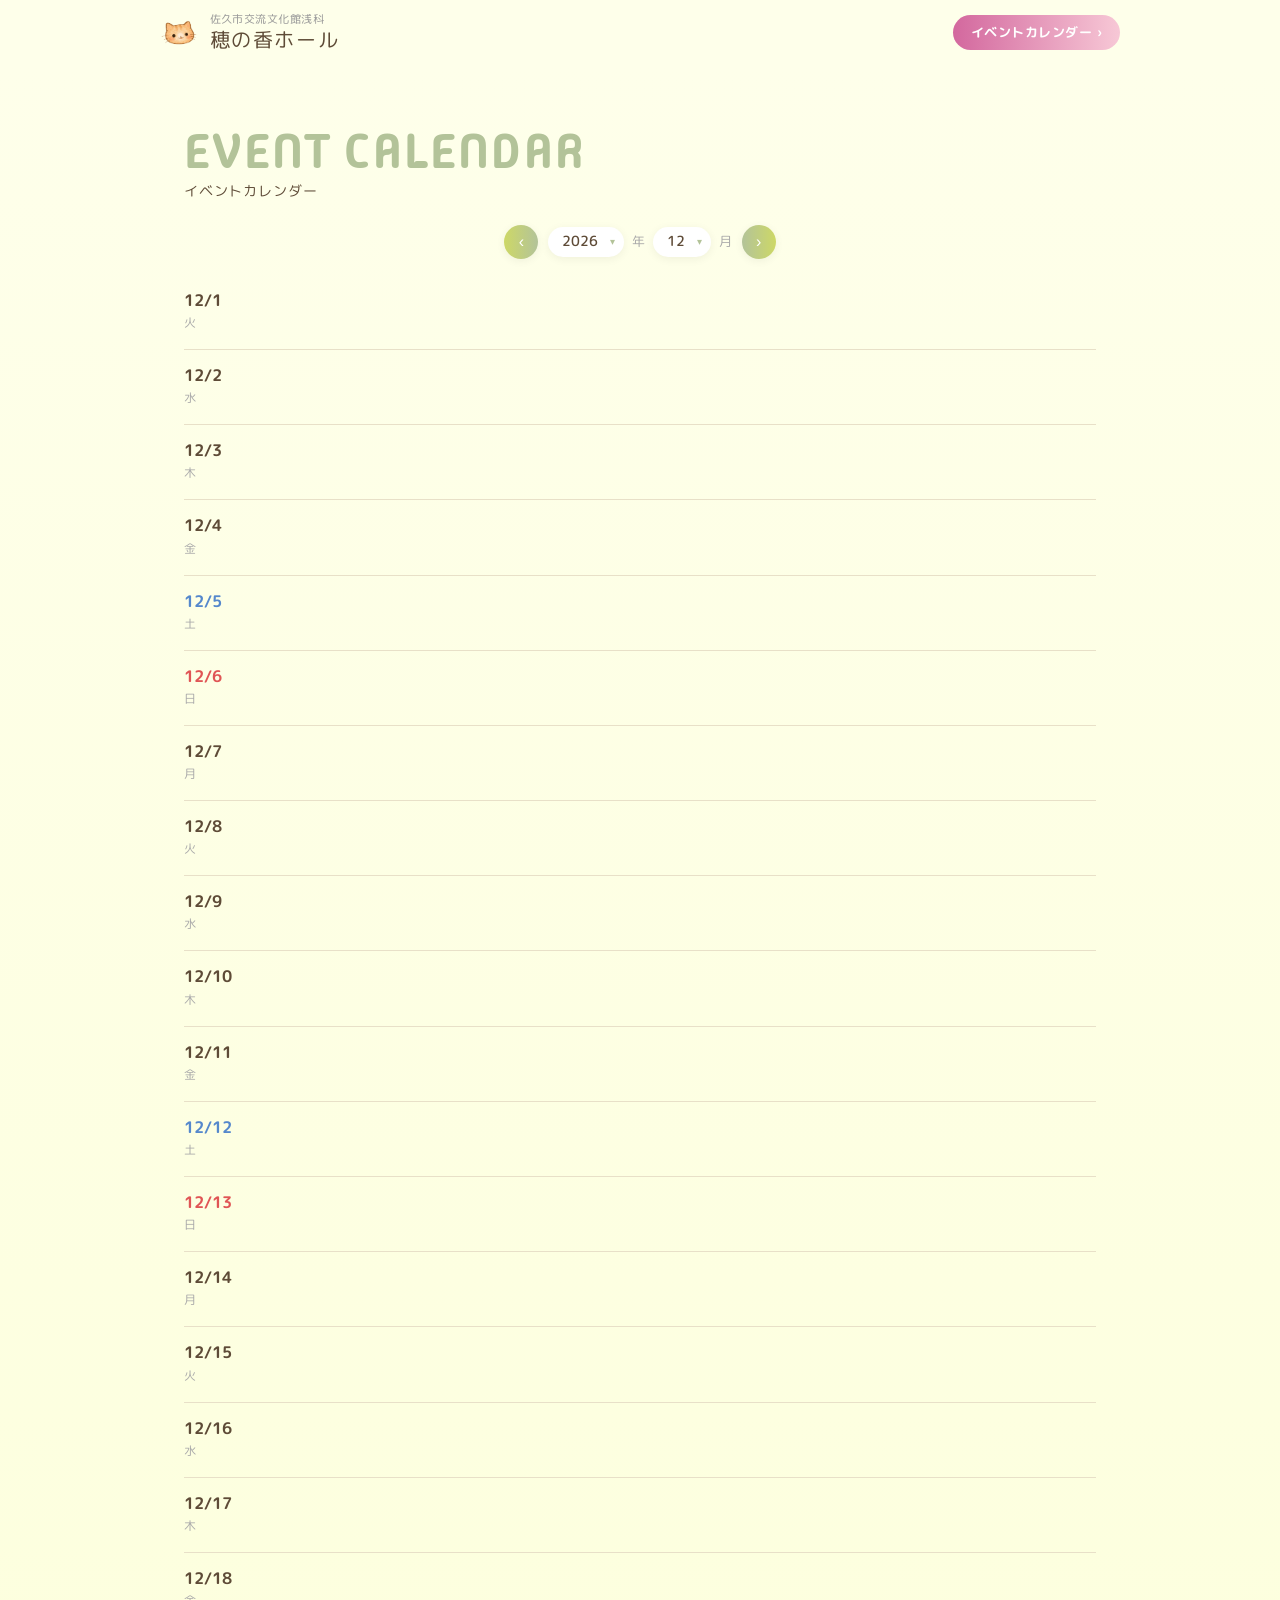
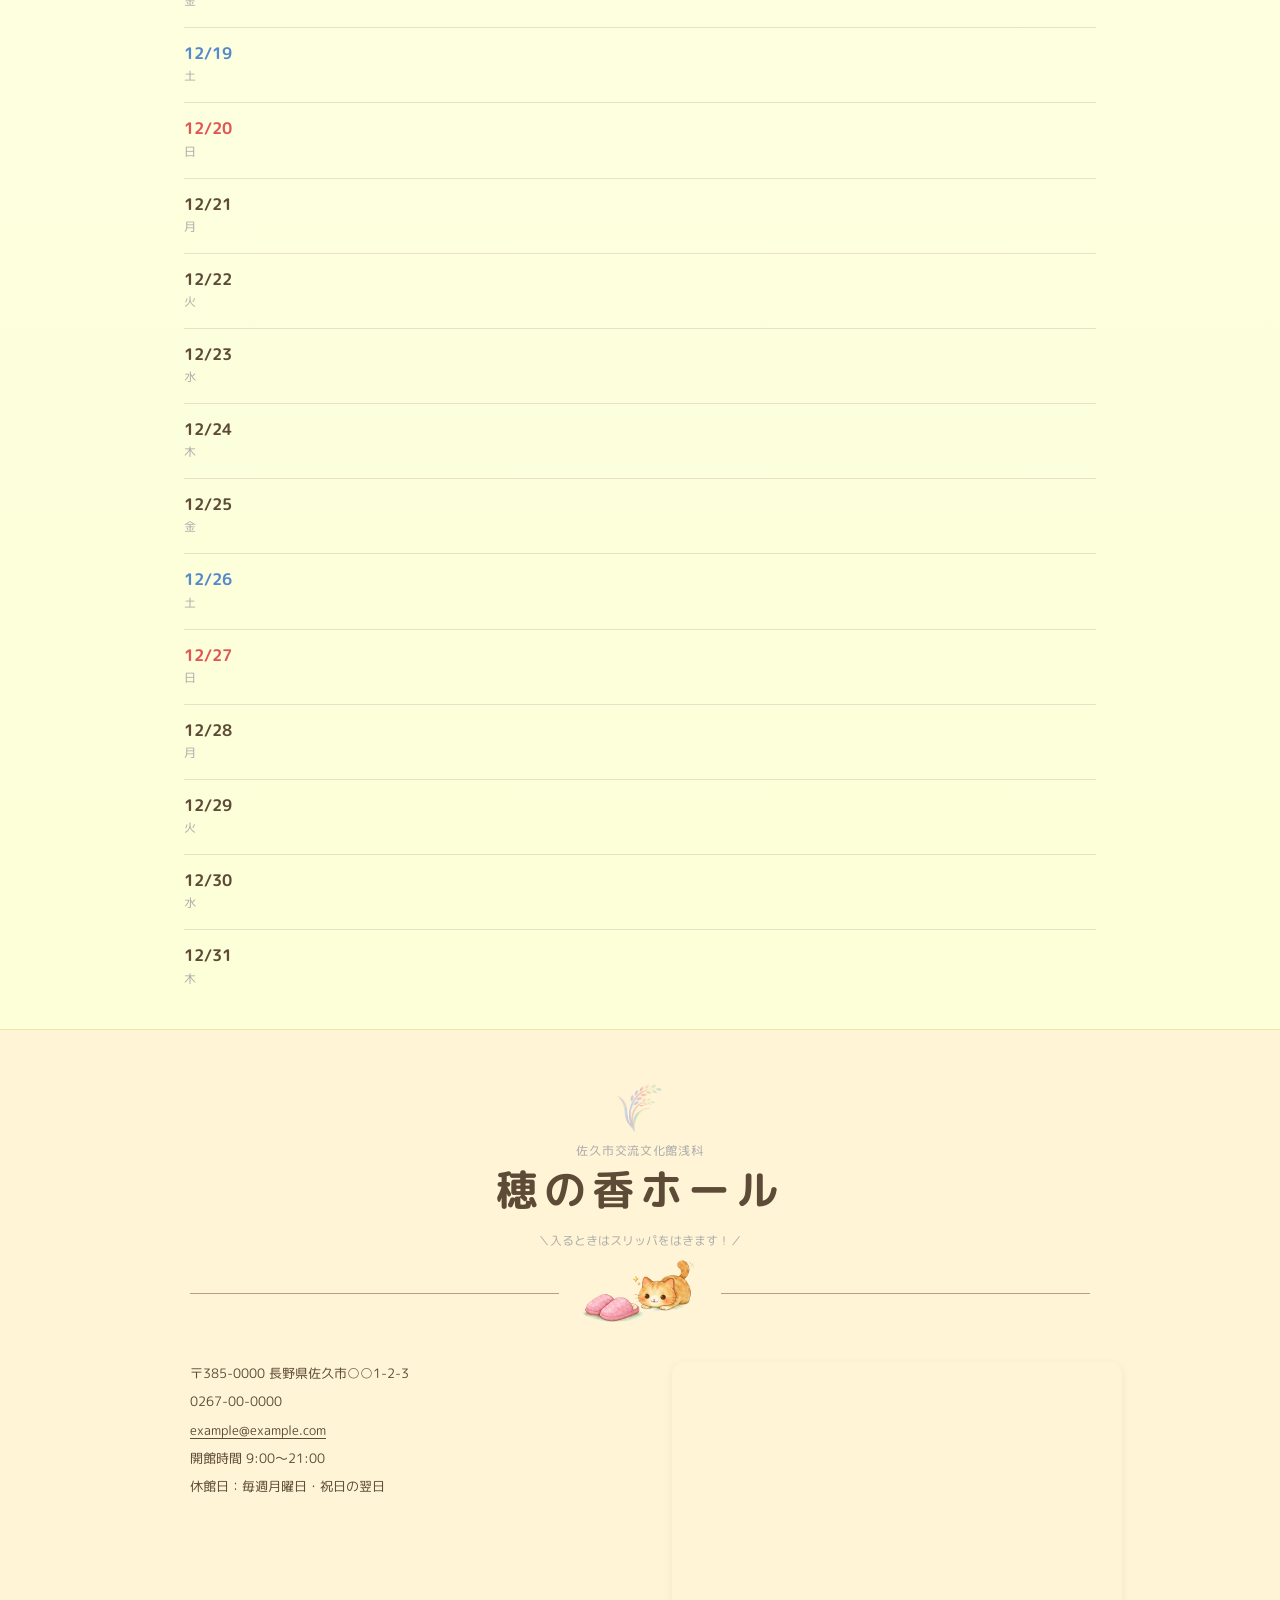
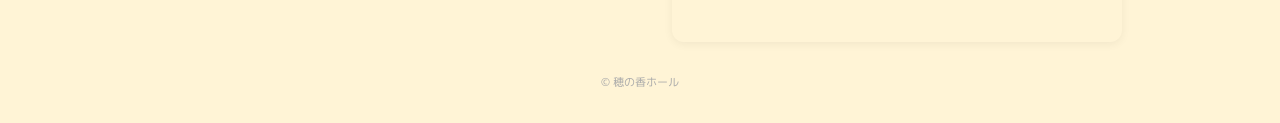
==== commit 7345a82f: "Update calendar.html" ====
--- a/calendar.html
+++ b/calendar.html
@@ -14,7 +14,7 @@
 
     /* ===== PAGE TITLE ===== */
     .page-title-section {
-      padding: 2rem 1.5rem 0;
+      padding: 4rem 1.5rem 0;
       max-width: 960px;
       margin: 0 auto;
     }
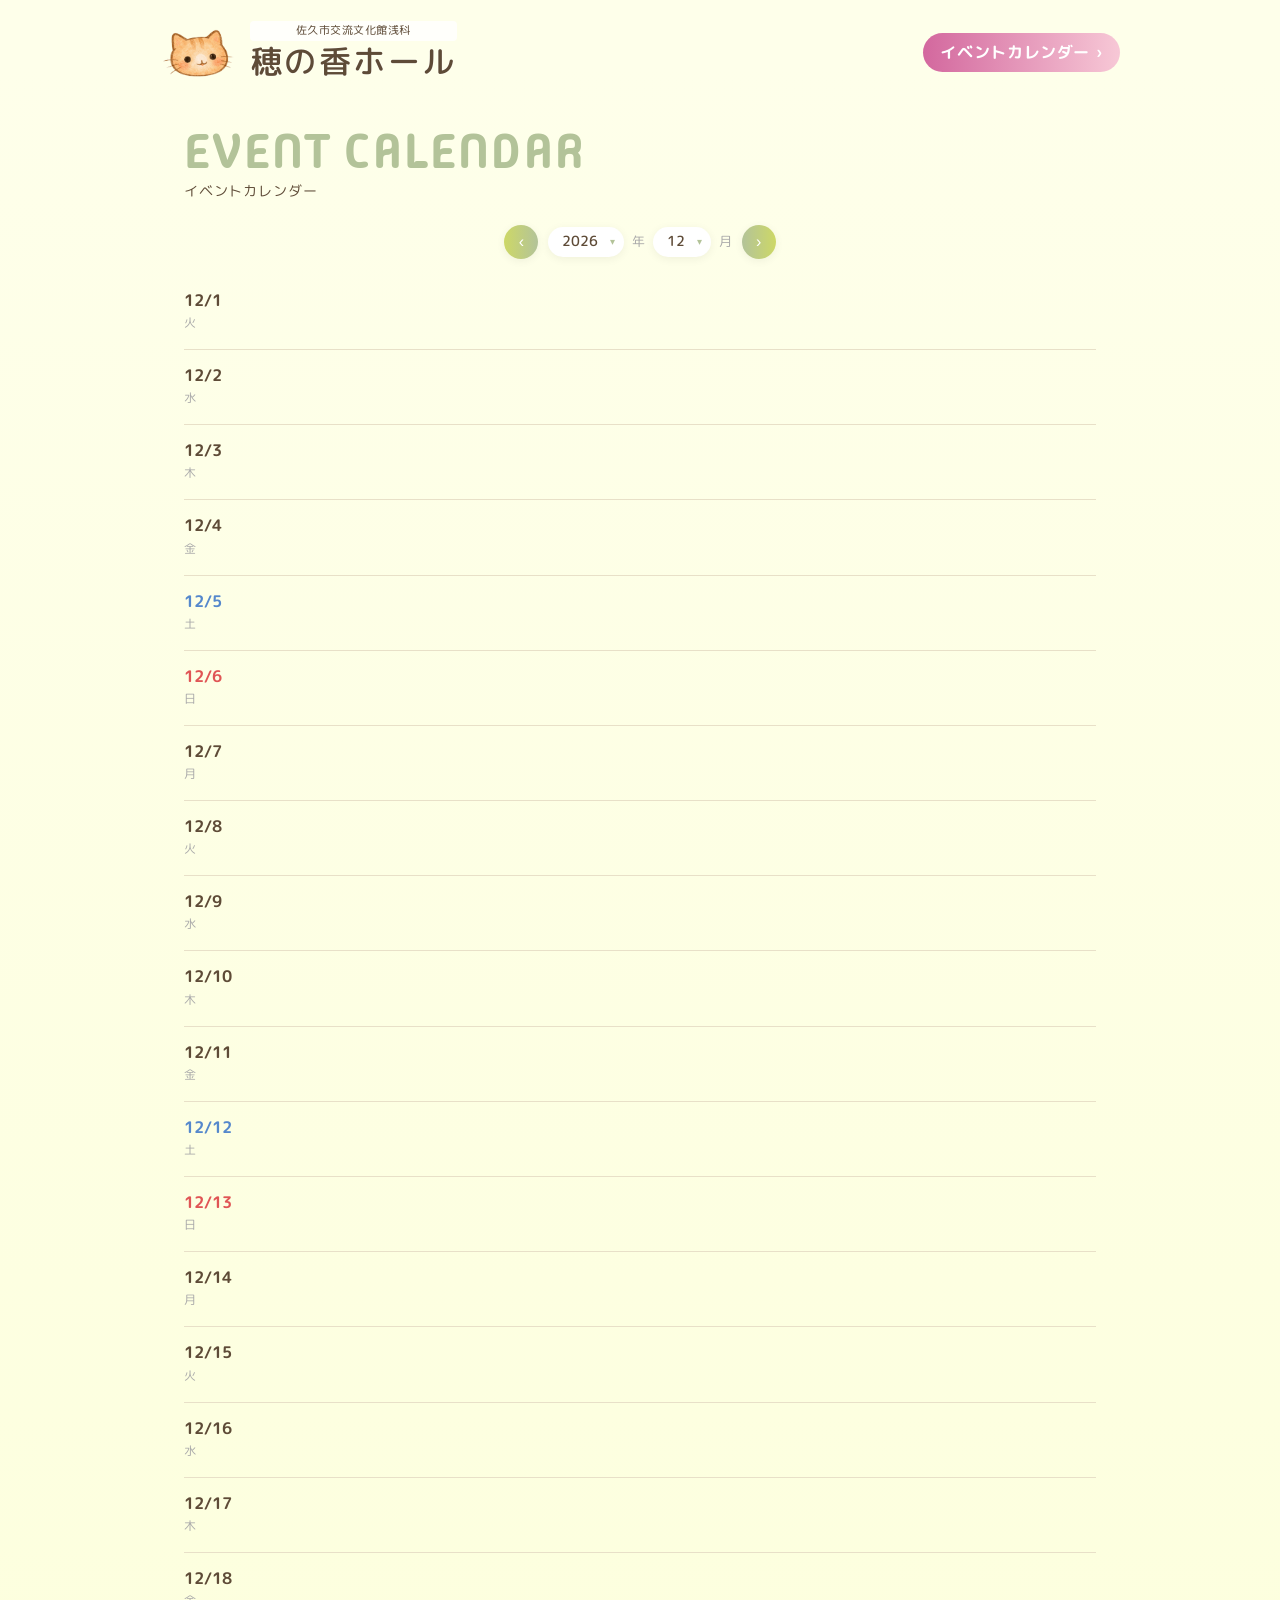
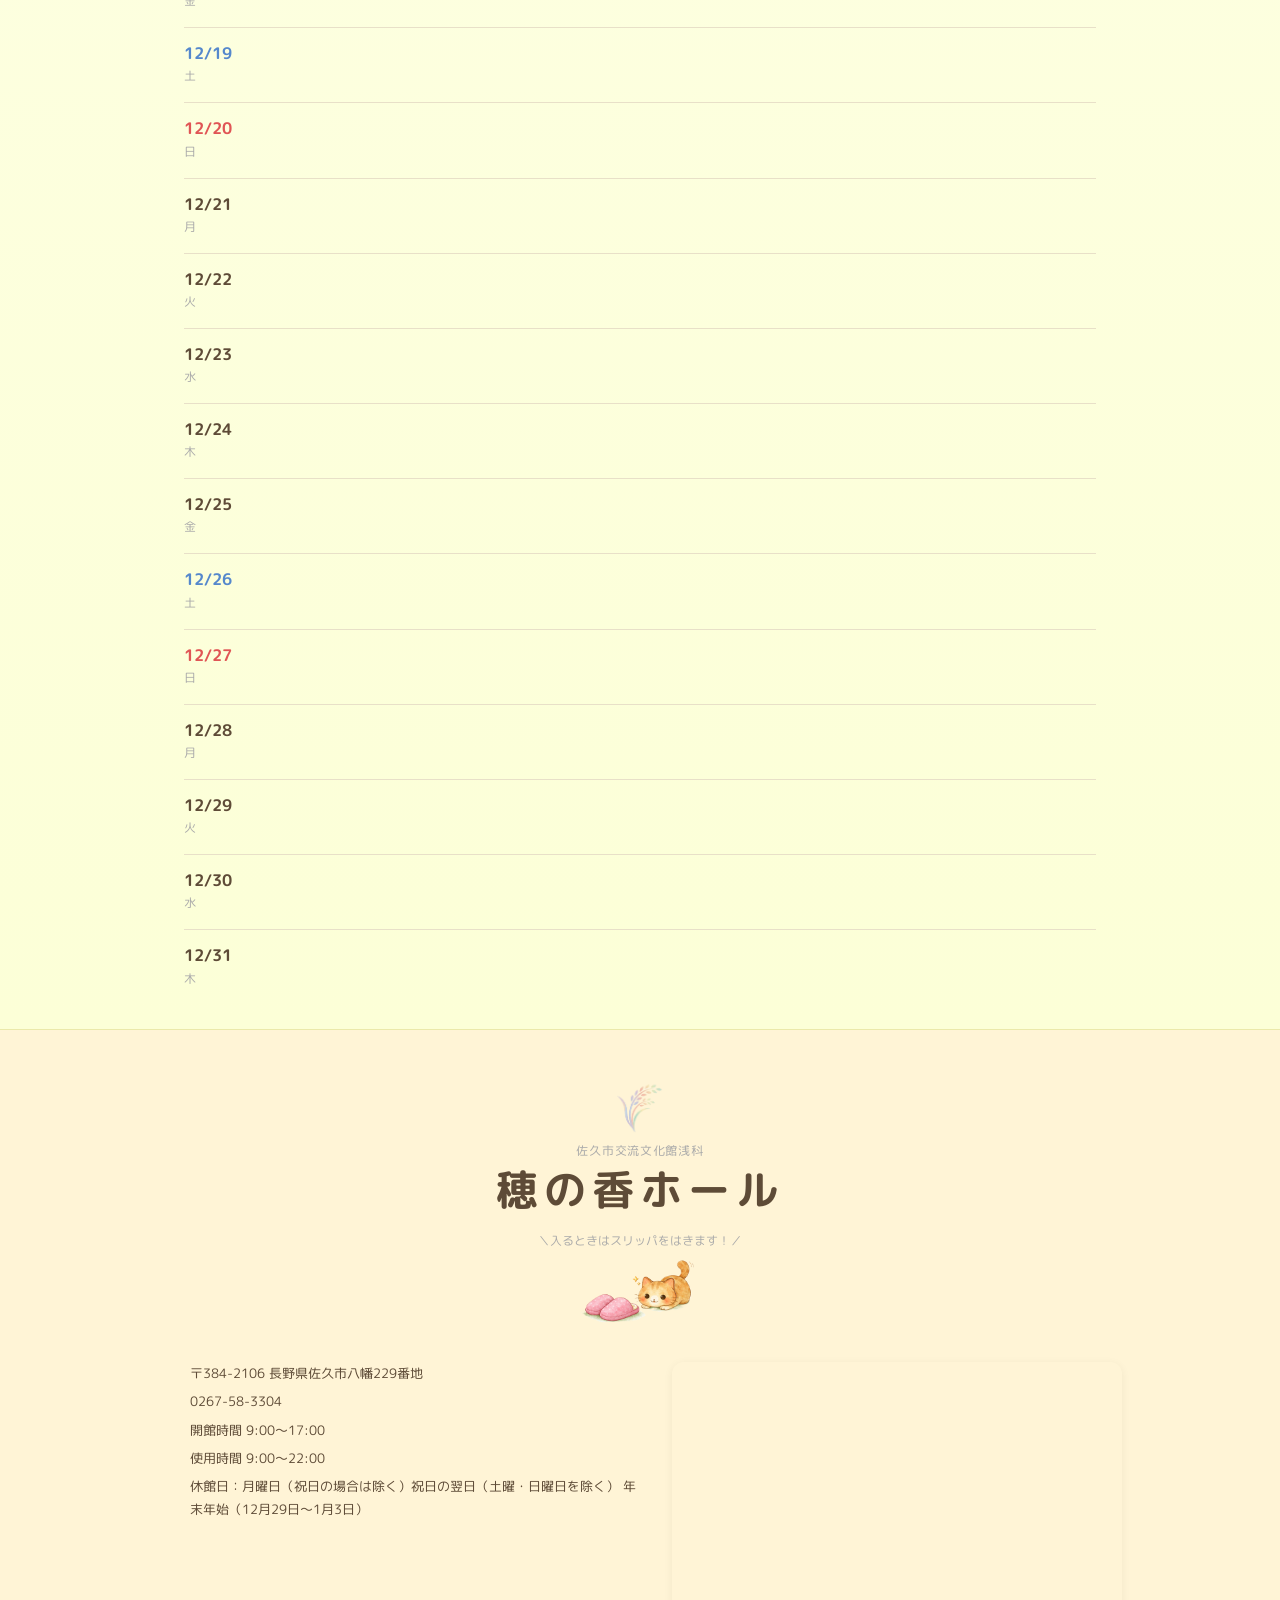
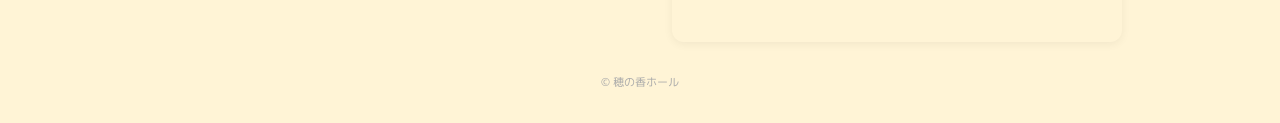
==== commit 553a42f2: "Update calendar.html" ====
--- a/calendar.html
+++ b/calendar.html
@@ -155,7 +155,7 @@
     }
     .event-badge {
       display: inline-block;
-      font-size: 0.68rem;
+      font-size: 0.8rem;
       font-weight: 700;
       padding: 2px 10px;
       border-radius: 999px;
--- a/shared.css
+++ b/shared.css
@@ -70,8 +70,8 @@
   text-decoration: none;
 }
 .header-cat-icon {
-  width: 40px;
-  height: 40px;
+  width: 80px;
+  height: 80px;
   object-fit: contain;
   flex-shrink: 0;
 }
@@ -80,17 +80,23 @@
   flex-direction: column;
 }
 .header-sub {
-  font-size: 0.68rem;
-  color: #999;
+  font-size: 0.7rem;
+  padding: 0.2rem 0.6rem;
+  color: var(--text);
   letter-spacing: 0.04em;
   line-height: 1.2;
+  background-color: rgba(255,255,255,0.8);
+  text-align: center;
+  border-radius: 4px;
 }
 .header-name {
   font-family: 'M PLUS Rounded 1c', sans-serif;
-  font-size: clamp(1rem, 3vw, 1.25rem);
-  color: #5E4B37;
+  font-weight: 500;
+  font-size: clamp(1rem, 3vw, 2rem);
+  color: var(--text);
   letter-spacing: 0.08em;
   line-height: 1.3;
+  text-shadow: 0 0 2px #fff;
 }
 .header-btn {
   display: inline-flex;
@@ -98,7 +104,7 @@
   gap: 0.3rem;
   background: linear-gradient(to right, #D3689E, #F7C8D6);
   color: #fff;
-  font-size: 0.8rem;
+  font-size: 1rem;
   font-weight: 700;
   padding: 0.5rem 1.1rem;
   border-radius: 999px;
@@ -299,6 +305,7 @@
 .footer-cat-wrap {
   display: flex;
   align-items: center;
+  justify-content: center;
   gap: 1rem;
   width: 100%;
 }
@@ -363,6 +370,26 @@
   .footer-map iframe { height: 280px; }
 }
 
+@media (max-width: 959px) {
+  .hero-copy {
+    font-size: 1rem !important;
+    top: 10vw;
+    text-align: center;
+    left: 50%;
+    transform: translate(-50%);
+  }
+  .hero-img-wrap {
+    width: 104vw;
+    top: -80%;
+  }
+}
 @media (max-width: 640px) {
   .modal { max-height: 95vh; }
-}
+  .header-cat-icon {
+    width: 10vw;
+    height: 10vw;
+  }
+  .header-btn {
+    font-size: 14px;
+  }
+}
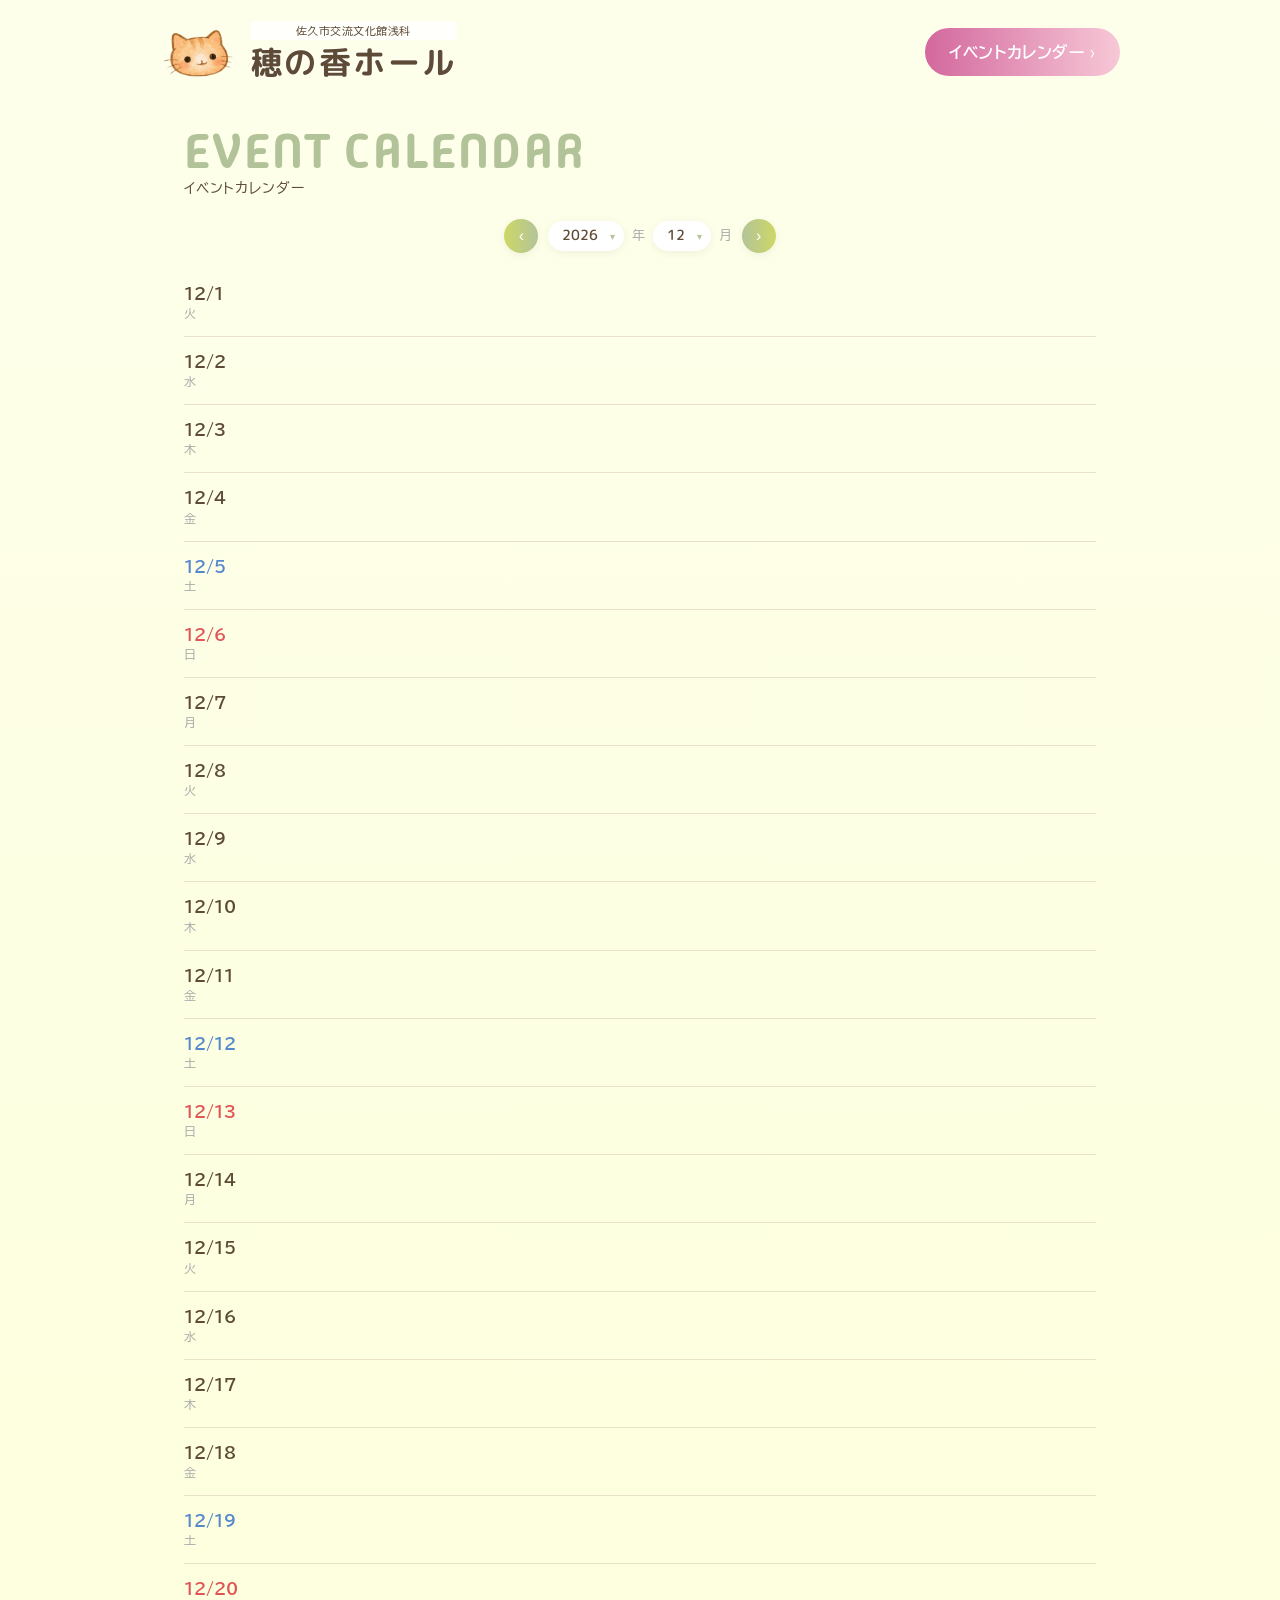
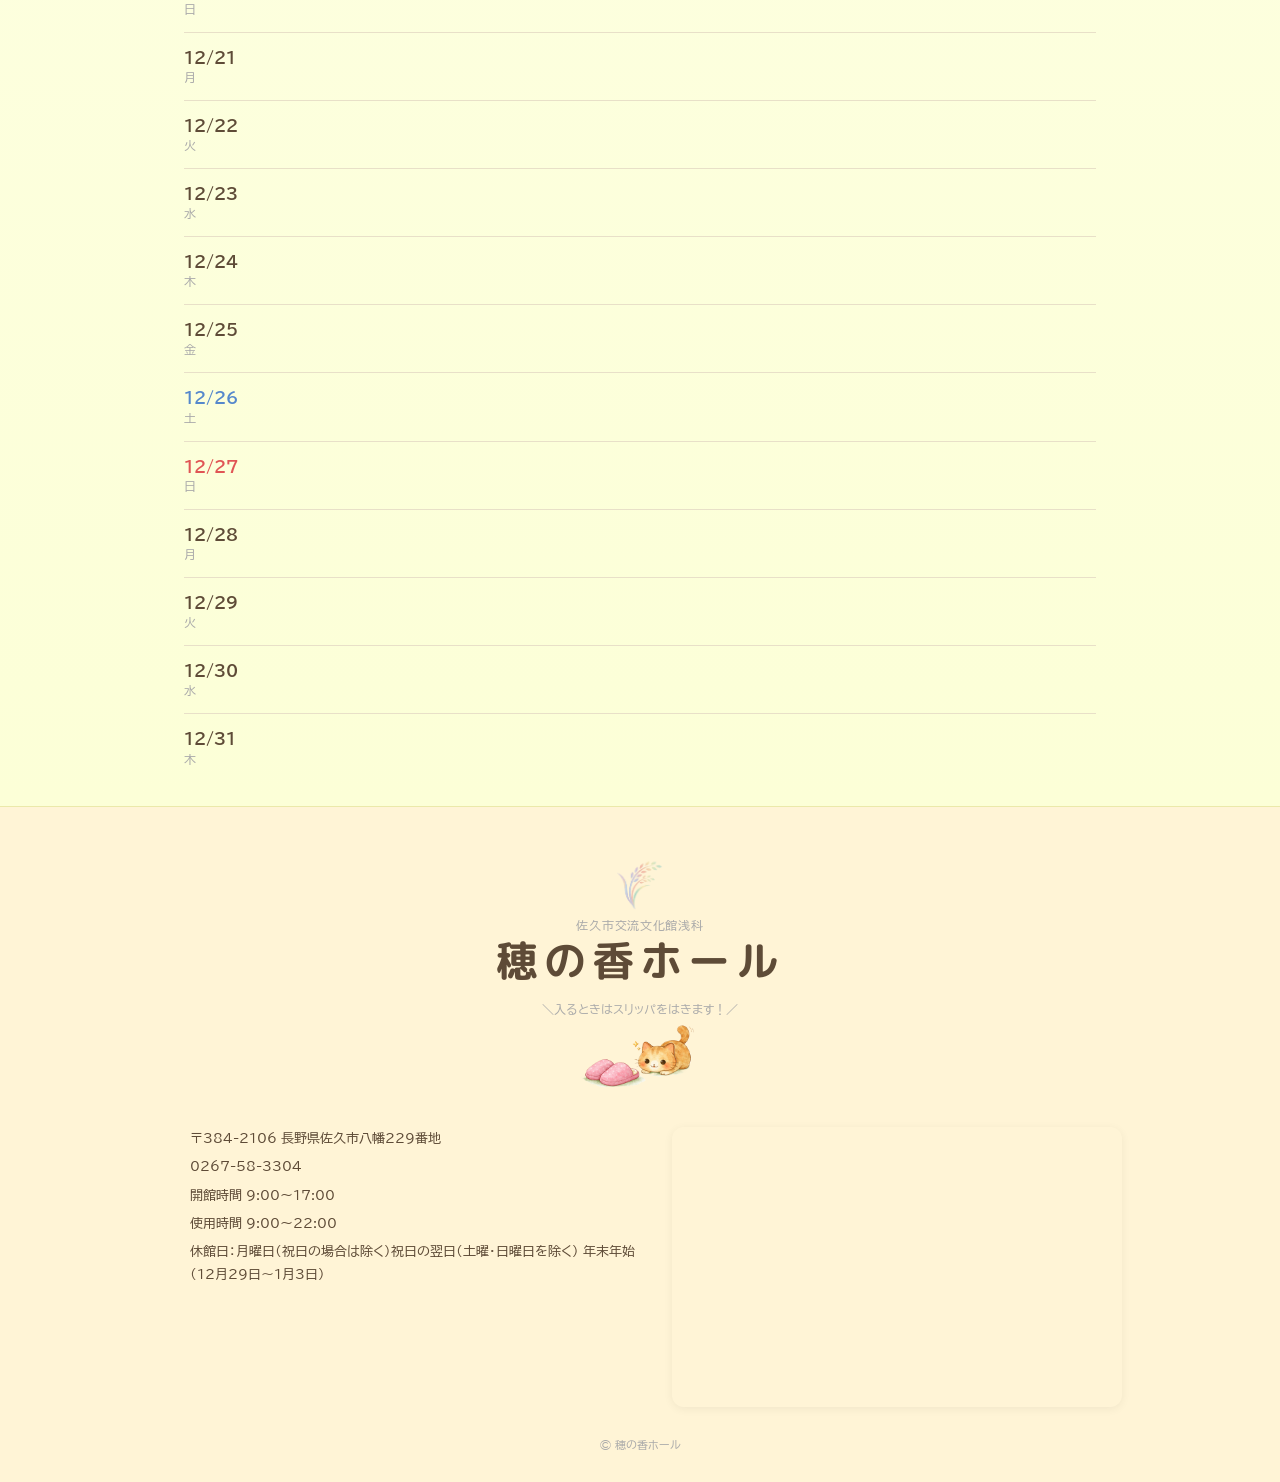
==== commit 3c217279: "Update calendar.html" ====
--- a/calendar.html
+++ b/calendar.html
@@ -6,8 +6,9 @@
   <title>イベントカレンダー｜穂の香ホール</title>
   <link rel="preconnect" href="https://fonts.googleapis.com">
   <link rel="preconnect" href="https://fonts.gstatic.com" crossorigin>
-  <link href="https://fonts.googleapis.com/css2?family=M+PLUS+Rounded+1c:wght@300;400;500;700&family=Madimi+One&display=swap" rel="stylesheet">
+  <link href="https://fonts.googleapis.com/css2?family=BIZ+UDPGothic:wght@400;700&family=M+PLUS+Rounded+1c:wght@400;500;700&family=Madimi+One&display=swap" rel="stylesheet">
   <link rel="stylesheet" href="shared.css">
+  <link rel="stylesheet" href="https://cdnjs.cloudflare.com/ajax/libs/font-awesome/6.5.2/css/all.min.css">
   <style>
     body { background: #FEFFEA; }
     .page-main { background: linear-gradient(to bottom, #FEFFEA, #FCFFD7); }
@@ -156,7 +157,7 @@
     .event-badge {
       display: inline-block;
       font-size: 0.8rem;
-      font-weight: 700;
+      font-weight: 500;
       padding: 2px 10px;
       border-radius: 999px;
       color: #fff;
@@ -334,8 +335,8 @@
         <span class="event-badge cat-${ev.cat}">${CONFIG.CATEGORIES[ev.cat]}</span>
         <span class="event-name">${ev.name}</span>
         <div class="event-meta">
-          ${ev.time  ? `<span>🕐 ${ev.time}</span>` : ''}
-          ${ev.place ? `<span>📍 ${ev.place}</span>` : ''}
+          ${ev.time  ? `<span><i class="fa-regular fa-clock"></i> ${ev.time}</span>` : ''}
+          ${ev.place ? `<span><i class="fa-solid fa-location-dot"></i> ${ev.place}</span>` : ''}
         </div>
       `;
       item.addEventListener('click', () => openModal(idx));
--- a/shared.css
+++ b/shared.css
@@ -2,21 +2,25 @@
    shared.css — ヘッダー・フッター・モーダル共通スタイル
    ============================================================ */
 
+html {
+  overflow-x: hidden;
+}
+
 :root {
-  --bg: #FFF4D6;
-  --bg-alt: #F6E27A;
-  --bg-header: #FEFFEA;
-  --bg-accent: #CDD866;
+  --bg: #fff4d6;
+  --bg-alt: #f6e27a;
+  --bg-header: #feffea;
+  --bg-accent: #cdd866;
   --surface: #ffffff;
-  --primary: #5E4B37;
-  --text: #5E4B37;
+  --primary: #5e4b37;
+  --text: #5e4b37;
   --muted: #aaa;
   --border: #e8e0c8;
   --sun: #e05555;
   --sat: #5588cc;
-  --shadow-sm: 0 2px 10px rgba(0,0,0,0.06);
-  --shadow-md: 0 8px 32px rgba(0,0,0,0.10);
-  --shadow-lg: 0 20px 60px rgba(0,0,0,0.18);
+  --shadow-sm: 0 2px 10px rgba(0, 0, 0, 0.06);
+  --shadow-md: 0 8px 32px rgba(0, 0, 0, 0.1);
+  --shadow-lg: 0 20px 60px rgba(0, 0, 0, 0.18);
   --radius: 16px;
   --cat0: #e8836e;
   --cat1: #82b84a;
@@ -24,10 +28,16 @@
   --cat3: #c98ad0;
 }
 
-*, *::before, *::after { box-sizing: border-box; margin: 0; padding: 0; }
+*,
+*::before,
+*::after {
+  box-sizing: border-box;
+  margin: 0;
+  padding: 0;
+}
 
 body {
-  font-family: 'M PLUS Rounded 1c', sans-serif;
+  font-family: "BIZ UDPGothic", "M PLUS Rounded 1c", sans-serif;
   color: var(--text);
   min-height: 100vh;
   padding-top: 64px;
@@ -45,7 +55,11 @@
   right: 0;
   z-index: 100;
   border-bottom: 1px solid transparent;
-  transition: background 0.35s ease, backdrop-filter 0.35s ease, border-color 0.35s ease, box-shadow 0.35s ease;
+  transition:
+    background 0.35s ease,
+    backdrop-filter 0.35s ease,
+    border-color 0.35s ease,
+    box-shadow 0.35s ease;
 }
 header.scrolled {
   background: rgba(255, 254, 234, 0.55);
@@ -82,45 +96,54 @@
 .header-sub {
   font-size: 0.7rem;
   padding: 0.2rem 0.6rem;
+  margin-bottom: 0.1rem;
   color: var(--text);
   letter-spacing: 0.04em;
   line-height: 1.2;
-  background-color: rgba(255,255,255,0.8);
+  background-color: rgba(255, 255, 255, 0.8);
   text-align: center;
   border-radius: 4px;
 }
 .header-name {
-  font-family: 'M PLUS Rounded 1c', sans-serif;
-  font-weight: 500;
+  font-family: "M PLUS Rounded 1c", sans-serif;
+  font-weight: 600;
   font-size: clamp(1rem, 3vw, 2rem);
   color: var(--text);
   letter-spacing: 0.08em;
   line-height: 1.3;
-  text-shadow: 0 0 2px #fff;
+  text-shadow: 0 0 3px #fff;
 }
 .header-btn {
   display: inline-flex;
   align-items: center;
   gap: 0.3rem;
-  background: linear-gradient(to right, #D3689E, #F7C8D6);
+  background: linear-gradient(to right, #d3689e, #f7c8d6);
   color: #fff;
   font-size: 1rem;
   font-weight: 700;
-  padding: 0.5rem 1.1rem;
+  padding: 1rem 1.5rem;
   border-radius: 999px;
   text-decoration: none;
   letter-spacing: 0.04em;
   white-space: nowrap;
-  transition: background 0.2s, transform 0.15s;
+  transition:
+    background 0.2s,
+    transform 0.15s;
   flex-shrink: 0;
 }
-.header-btn:hover { filter: brightness(0.92); transform: translateY(-1px); }
+.header-btn:hover {
+  filter: brightness(0.92);
+  transform: translateY(-1px);
+}
+.header-btn-mobile {
+  display: none;
+}
 
 /* ===== MODAL ===== */
 .modal-overlay {
   position: fixed;
   inset: 0;
-  background: rgba(20,30,50,0.55);
+  background: rgba(20, 30, 50, 0.55);
   backdrop-filter: blur(3px);
   display: flex;
   align-items: center;
@@ -136,7 +159,7 @@
   pointer-events: all;
 }
 .modal {
-  background: linear-gradient(to bottom, #FCFFD9, #FEFFEA);
+  background: linear-gradient(to bottom, #fcffd9, #feffea);
   border-radius: var(--radius);
   max-width: 520px;
   width: 100%;
@@ -144,7 +167,7 @@
   overflow-y: auto;
   box-shadow: var(--shadow-lg);
   transform: translateY(24px) scale(0.98);
-  transition: transform 0.3s cubic-bezier(0.34,1.4,0.64,1);
+  transition: transform 0.3s cubic-bezier(0.34, 1.4, 0.64, 1);
   scrollbar-width: thin;
 }
 .modal-overlay.open .modal {
@@ -159,17 +182,22 @@
   z-index: 10;
 }
 .modal-close {
-  background: rgba(255,255,255,0.95);
+  background: rgba(255, 255, 255, 0.95);
   border: none;
-  width: 34px; height: 34px;
+  width: 34px;
+  height: 34px;
   border-radius: 50%;
   cursor: pointer;
   font-size: 1rem;
-  display: flex; align-items: center; justify-content: center;
-  box-shadow: 0 2px 10px rgba(0,0,0,0.15);
+  display: flex;
+  align-items: center;
+  justify-content: center;
+  box-shadow: 0 2px 10px rgba(0, 0, 0, 0.15);
   transition: background 0.15s;
 }
-.modal-close:hover { background: #f0f0f0; }
+.modal-close:hover {
+  background: #f0f0f0;
+}
 .modal-flyer-wrap {
   margin: 0 1.2rem;
   border-radius: 10px;
@@ -196,18 +224,20 @@
   color: var(--muted);
   font-size: 0.85rem;
 }
-.modal-flyer-placeholder span { font-size: 2.5rem; }
+.modal-flyer-placeholder span {
+  font-size: 2.5rem;
+}
 .modal-cat-badge {
   display: inline-block;
-  font-size: 0.72rem;
+  font-size: 0.8rem;
   padding: 3px 10px;
   border-radius: 20px;
   color: #fff;
   margin: 1.2rem 1.4rem 0.5rem;
-  background: linear-gradient(to bottom, #B3C399, #CDD866) !important;
+  background: linear-gradient(to bottom, #b3c399, #cdd866) !important;
 }
 .modal-title {
-  font-family: 'M PLUS Rounded 1c', sans-serif;
+  font-family: "M PLUS Rounded 1c", sans-serif;
   font-size: 1.35rem;
   font-weight: 700;
   color: var(--primary);
@@ -227,11 +257,33 @@
   gap: 0.8rem;
   font-size: 0.88rem;
 }
-.modal-label { color: var(--muted); font-size: 0.78rem; min-width: 54px; padding-top: 1px; }
-.modal-value { line-height: 1.6; }
-.modal-divider { height: 1px; background: var(--border); margin: 1rem 1.4rem; }
-.modal-desc { padding: 0 1.4rem; font-size: 0.88rem; line-height: 1.9; color: #444; white-space: pre-wrap; }
-.modal-actions { padding: 1.4rem; display: flex; gap: 0.8rem; flex-wrap: wrap; }
+.modal-label {
+  color: var(--muted);
+  font-size: 0.78rem;
+  min-width: 54px;
+  padding-top: 1px;
+}
+.modal-value {
+  line-height: 1.6;
+}
+.modal-divider {
+  height: 1px;
+  background: var(--border);
+  margin: 1rem 1.4rem;
+}
+.modal-desc {
+  padding: 0 1.4rem;
+  font-size: 0.88rem;
+  line-height: 1.9;
+  color: #444;
+  white-space: pre-wrap;
+}
+.modal-actions {
+  padding: 1.4rem;
+  display: flex;
+  gap: 0.8rem;
+  flex-wrap: wrap;
+}
 
 /* ===== BUTTON ===== */
 .btn-primary {
@@ -239,16 +291,21 @@
   align-items: center;
   gap: 0.4rem;
   padding: 0.72rem 1.6rem;
-  background: linear-gradient(to right, #D3689E, #F7C8D6);
+  background: linear-gradient(to right, #d3689e, #f7c8d6);
   color: #fff;
   border-radius: 8px;
   text-decoration: none;
   font-size: 0.88rem;
   font-weight: 700;
   letter-spacing: 0.03em;
-  transition: filter 0.2s, transform 0.15s;
-}
-.btn-primary:hover { filter: brightness(0.92); transform: translateY(-1px); }
+  transition:
+    filter 0.2s,
+    transform 0.15s;
+}
+.btn-primary:hover {
+  filter: brightness(0.92);
+  transform: translateY(-1px);
+}
 
 /* ===== FOOTER ===== */
 .site-footer {
@@ -257,7 +314,10 @@
   margin-top: 0;
   border-top: 1px solid rgba(205, 216, 102, 0.4);
 }
-.footer-inner { max-width: 900px; margin: 0 auto; }
+.footer-inner {
+  max-width: 900px;
+  margin: 0 auto;
+}
 .footer-top {
   display: flex;
   flex-direction: column;
@@ -284,10 +344,10 @@
   margin-bottom: 0.3rem;
 }
 .footer-name {
-  font-family: 'M PLUS Rounded 1c', sans-serif;
+  font-family: "M PLUS Rounded 1c", sans-serif;
   font-size: clamp(1.8rem, 6vw, 2.6rem);
   font-weight: 700;
-  color: #5E4B37;
+  color: #5e4b37;
   letter-spacing: 0.15em;
   line-height: 1.2;
   margin-bottom: 0.5rem;
@@ -312,7 +372,7 @@
 .footer-cat-line {
   flex: 1;
   height: 1px;
-  background: #BA9E81;
+  background: #ba9e81;
 }
 .footer-cat-img {
   width: clamp(80px, 22vw, 130px);
@@ -325,12 +385,12 @@
   align-items: center;
   gap: 0.35rem;
   font-size: 0.83rem;
-  color: #5E4B37;
+  color: #5e4b37;
   line-height: 1.7;
   text-align: center;
 }
 .footer-info a {
-  color: #5E4B37;
+  color: #5e4b37;
   text-decoration: underline;
   text-underline-offset: 3px;
 }
@@ -355,7 +415,9 @@
 
 /* ===== RESPONSIVE ===== */
 @media (min-width: 768px) {
-  .footer-brand { text-align: left; }
+  .footer-brand {
+    text-align: left;
+  }
   .footer-bottom {
     flex-direction: row;
     align-items: flex-start;
@@ -366,8 +428,12 @@
     align-items: flex-start;
     text-align: left;
   }
-  .footer-map { flex: 0 0 50%; }
-  .footer-map iframe { height: 280px; }
+  .footer-map {
+    flex: 0 0 50%;
+  }
+  .footer-map iframe {
+    height: 280px;
+  }
 }
 
 @media (max-width: 959px) {
@@ -379,17 +445,50 @@
     transform: translate(-50%);
   }
   .hero-img-wrap {
-    width: 104vw;
-    top: -80%;
+    width: 104vw !important;
+    top: -40vw !important;
   }
 }
 @media (max-width: 640px) {
-  .modal { max-height: 95vh; }
+  .hero {
+    min-height: 80vh;
+    max-height: none !important;
+  }
+  .hero-img-wrap {
+    height: 88vw;
+  }
+  .hero-copy {
+    position: absolute !important;
+    top: 50vw;
+    max-width: 90% !important;
+  }
+  .modal {
+    max-height: 95vh;
+  }
   .header-cat-icon {
     width: 10vw;
     height: 10vw;
   }
   .header-btn {
-    font-size: 14px;
-  }
-}
+    padding: 0.75rem 0.75rem;
+    flex-direction: column;
+    gap: 0.1rem;
+  }
+  .header-btn-text {
+    display: none;
+  }
+  .header-btn-mobile {
+    display: flex;
+    flex-direction: column;
+    align-items: center;
+    gap: 0.2rem;
+  }
+  .header-btn-mobile i {
+    font-size: 1.15rem;
+  }
+  .header-btn-mobile-label {
+    font-size: 0.6rem;
+    font-weight: 700;
+    letter-spacing: 0.06em;
+  }
+}
